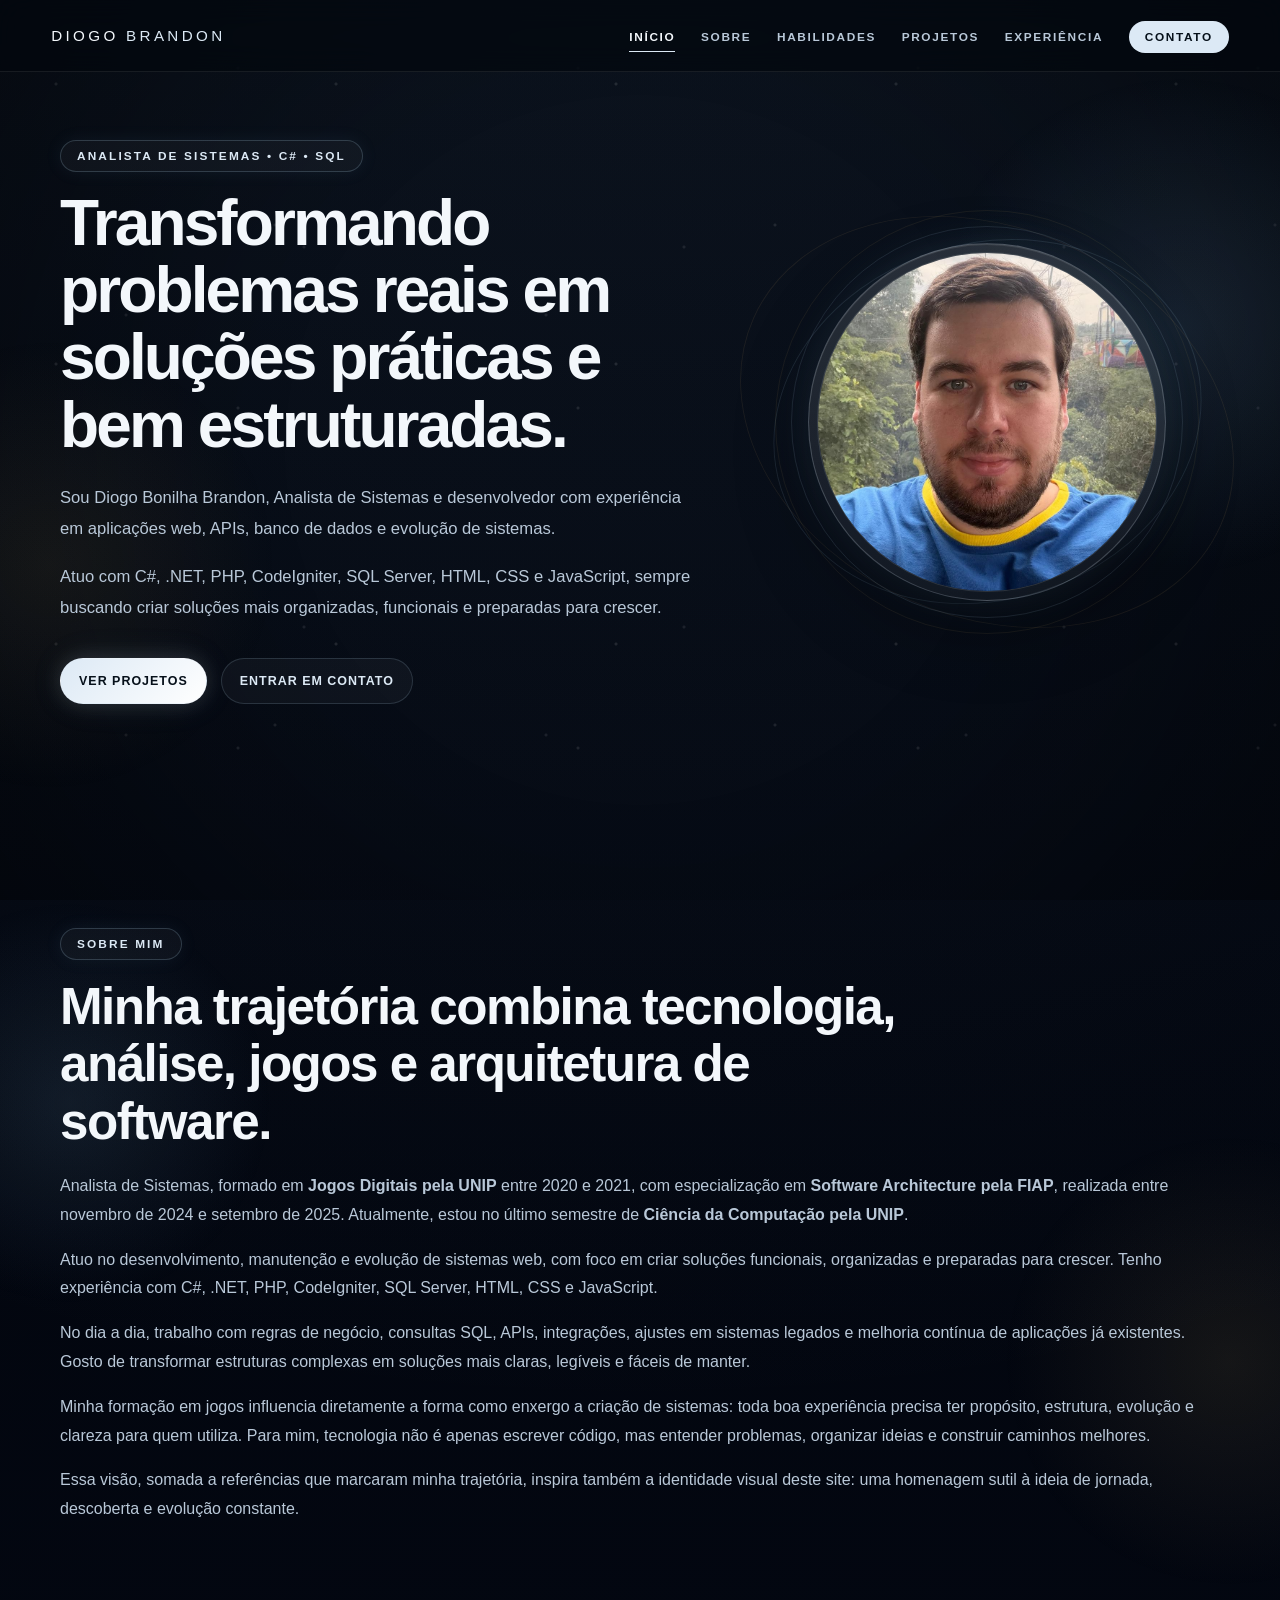
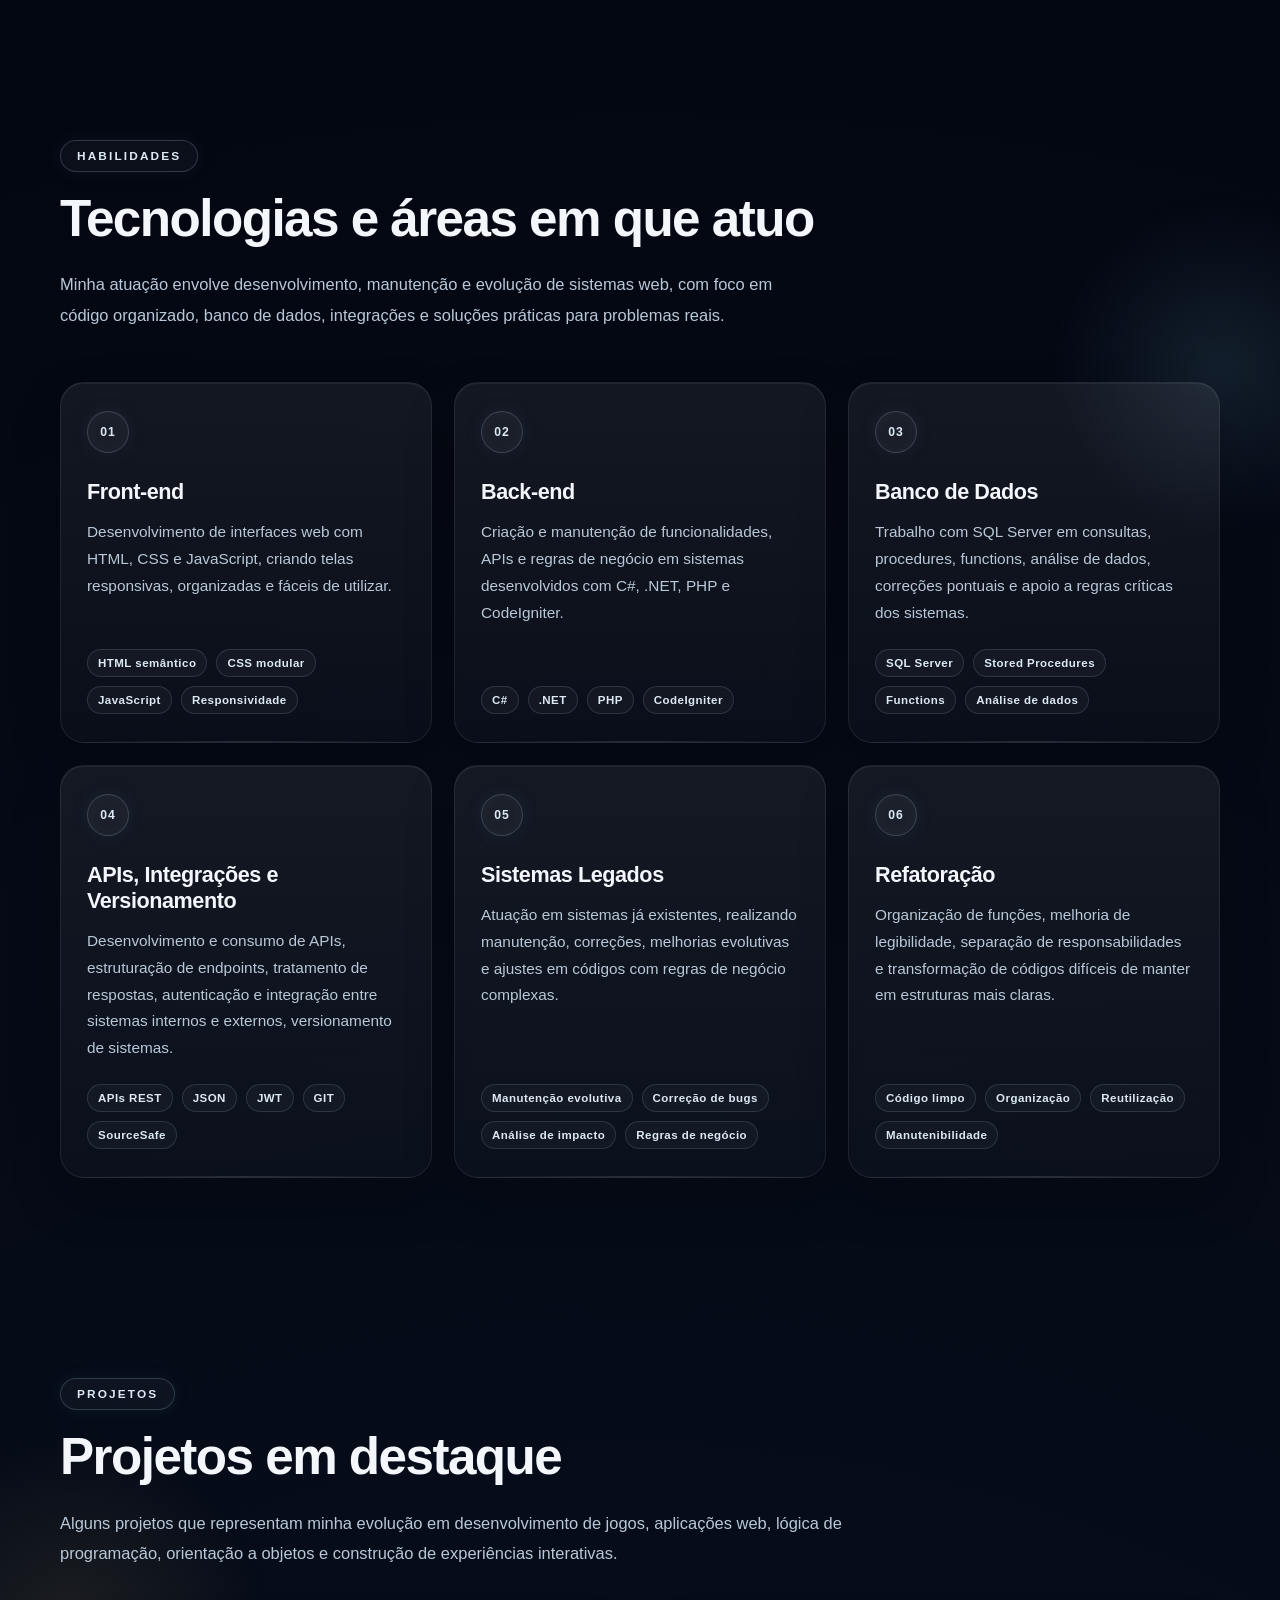
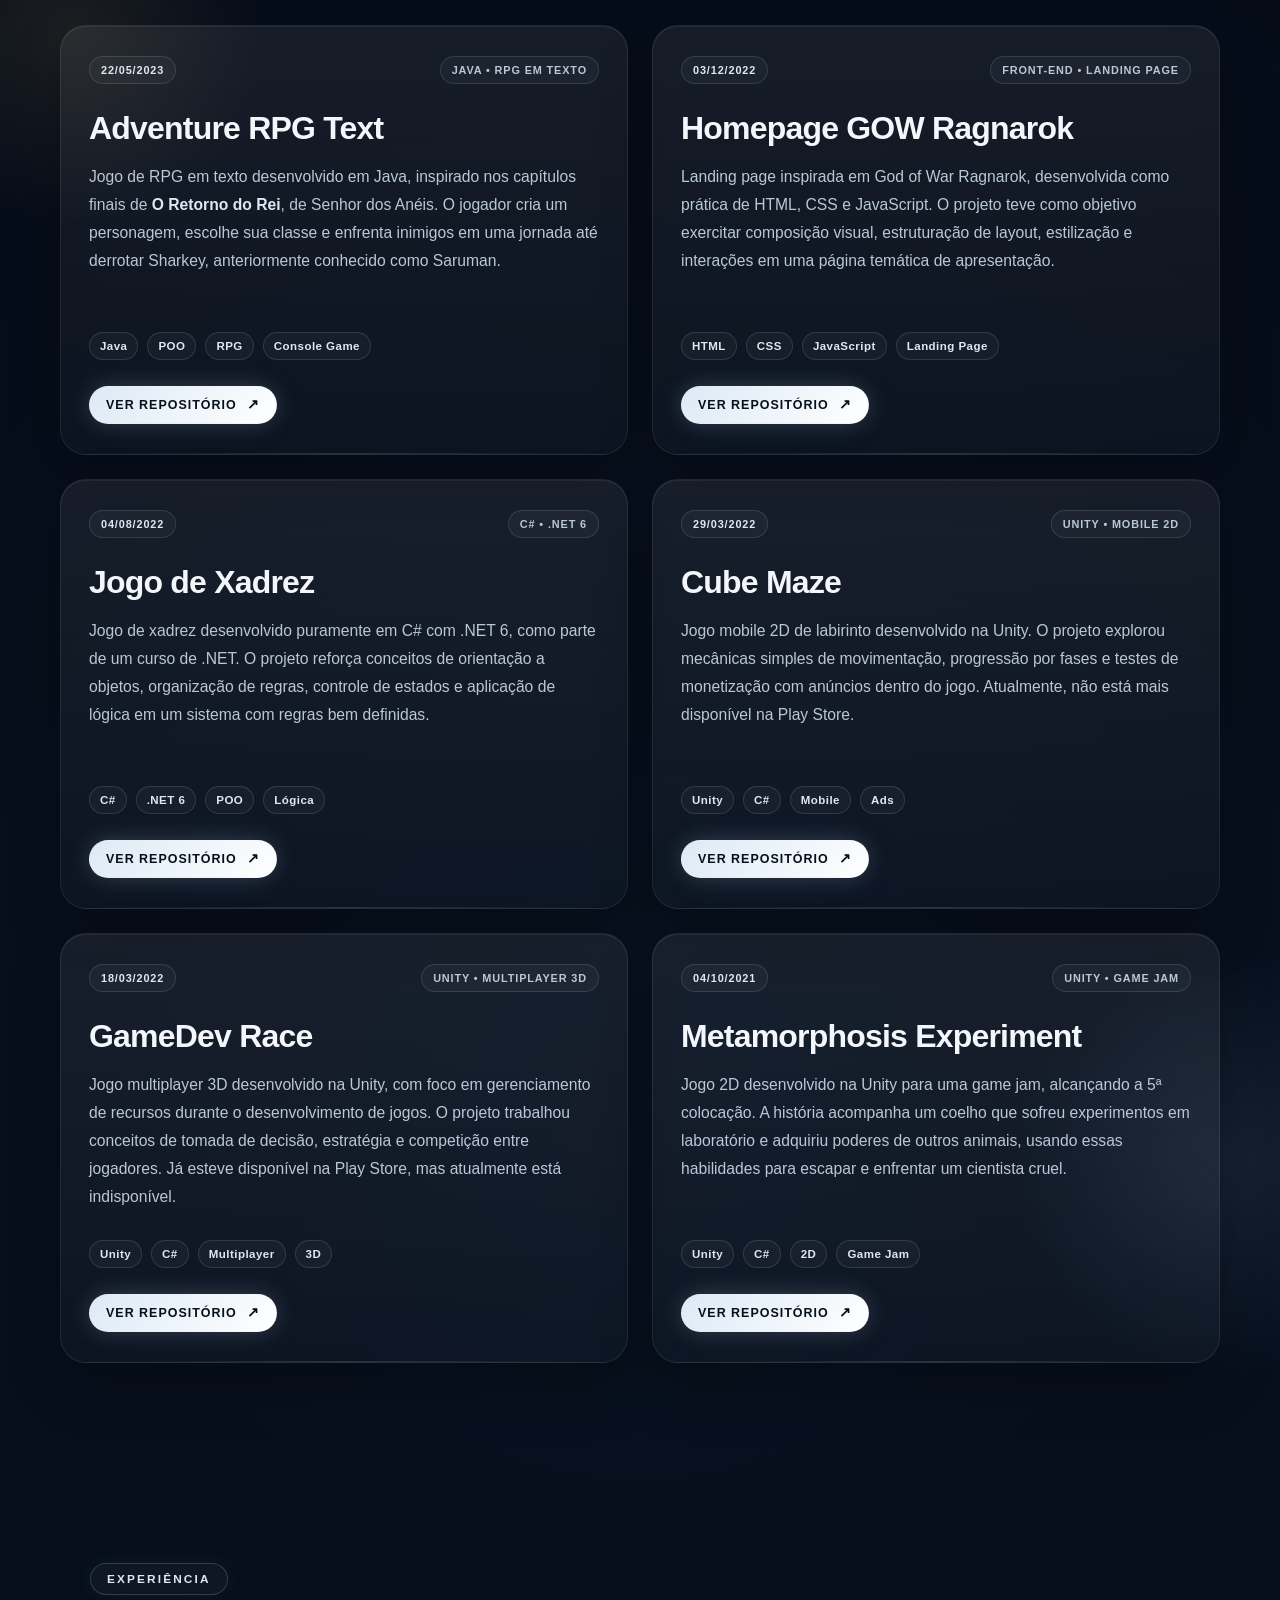
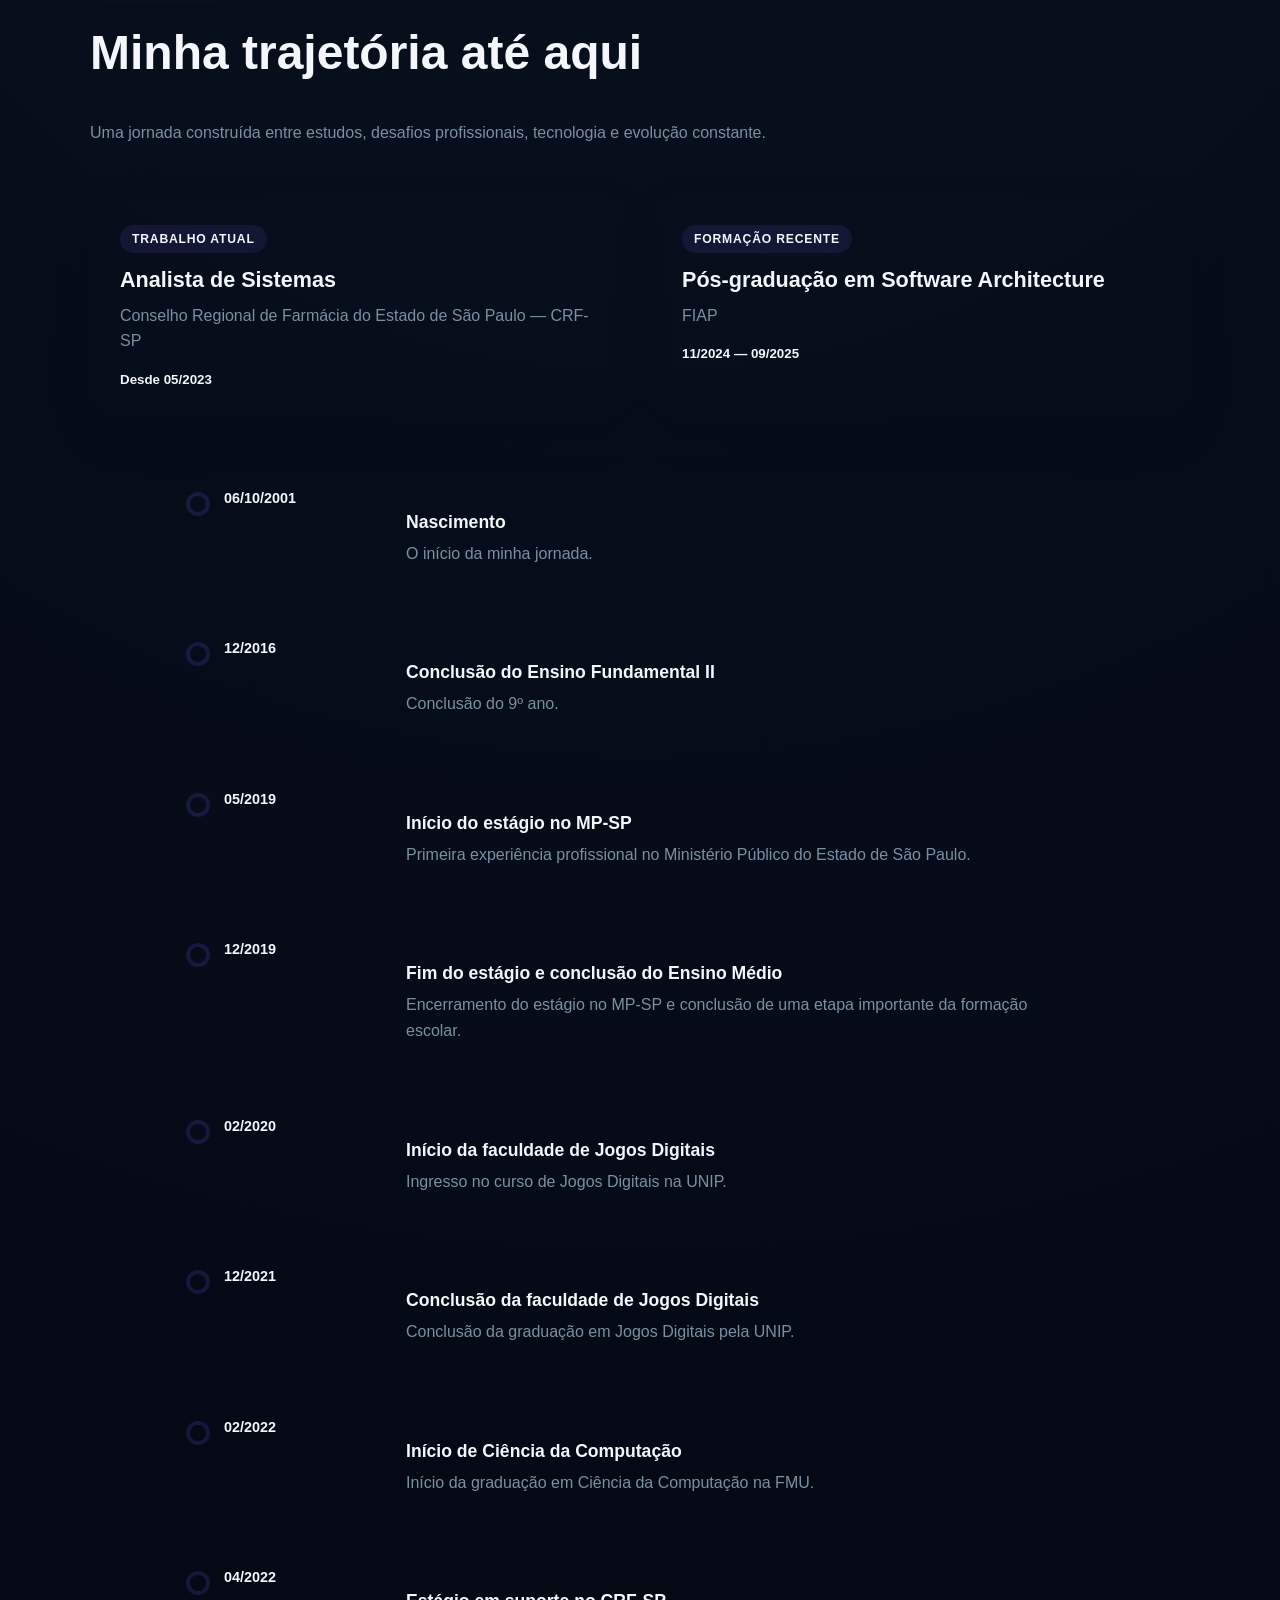
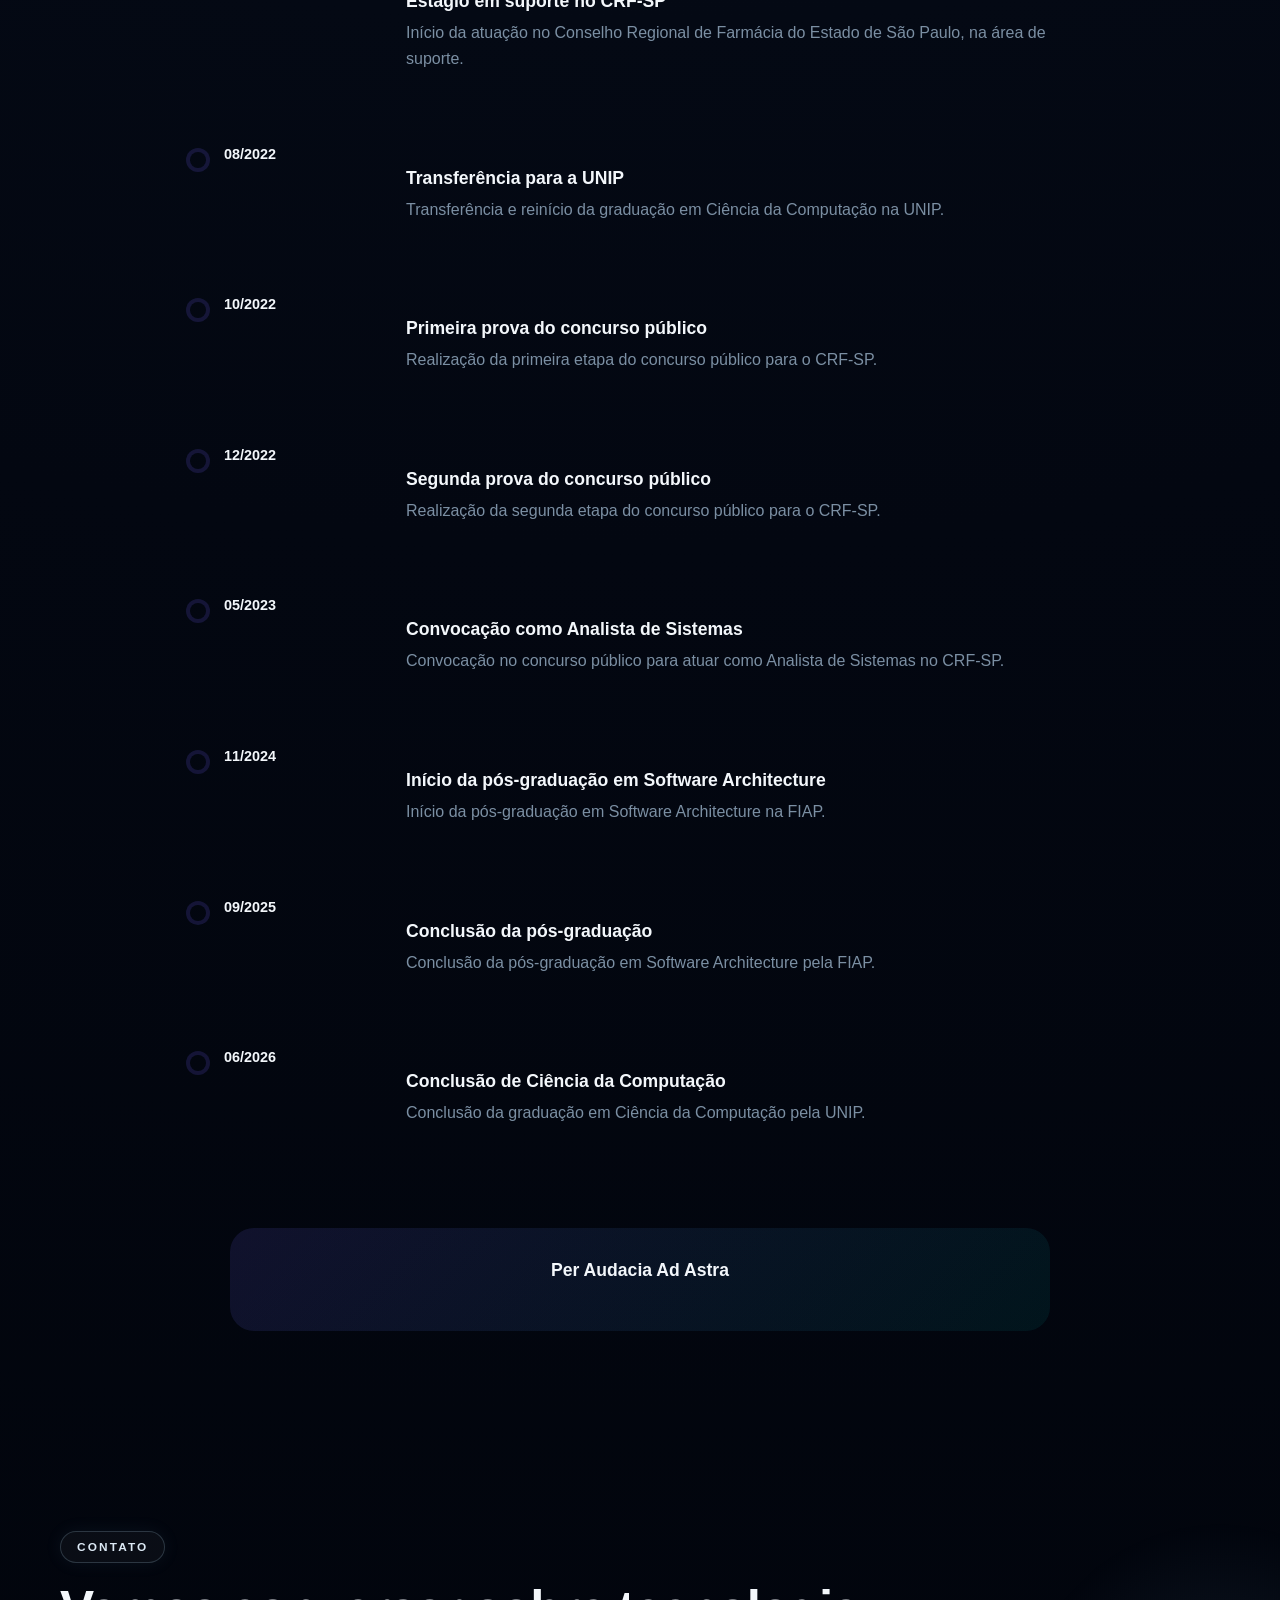
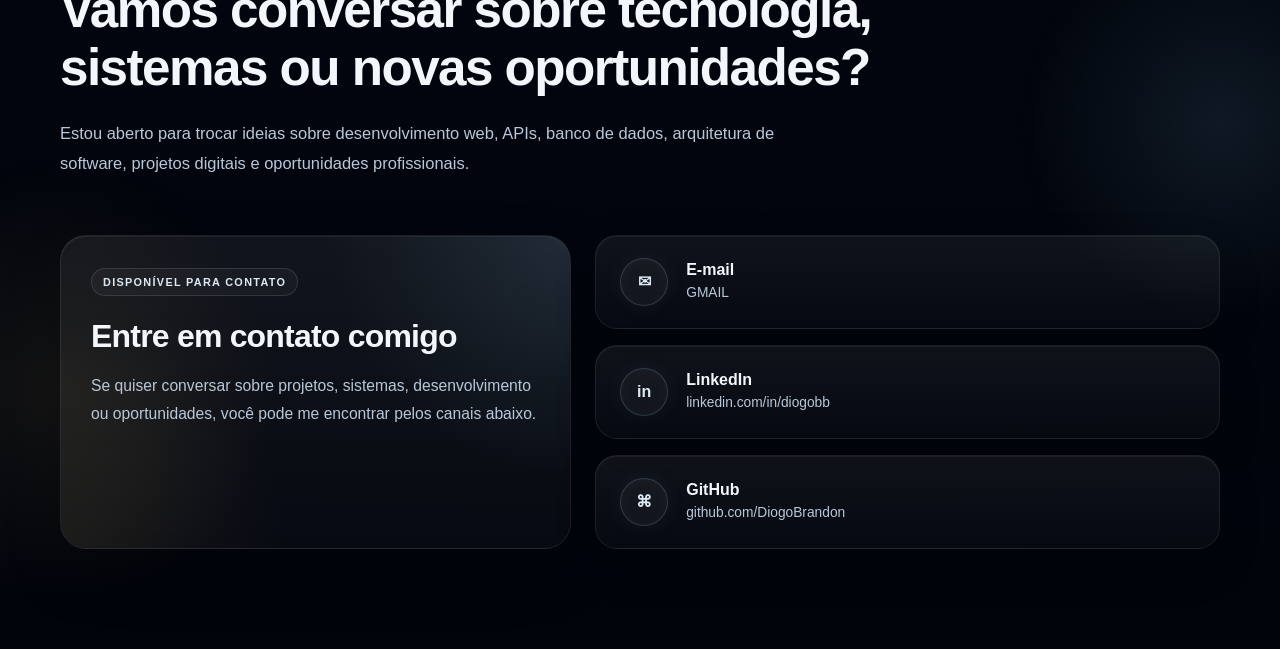
==== index.html @ 575276cc "Versao inicial do site" ====
<!DOCTYPE html>
<html lang="pt-br">

<head>
  <meta charset="UTF-8">
  <meta name="viewport" content="width=device-width, initial-scale=1.0">

  <title>Diogo Brandon | Analista de Sistemas</title>

  <link rel="stylesheet" href="assets/css/base.css">
  <link rel="stylesheet" href="assets/css/navbar.css">
  <link rel="stylesheet" href="assets/css/hero.css">
  <link rel="stylesheet" href="assets/css/sobre.css">
  <link rel="stylesheet" href="assets/css/habilidades.css">
  <link rel="stylesheet" href="assets/css/projetos.css">
  <link rel="stylesheet" href="assets/css/experiencia.css">
  <link rel="stylesheet" href="assets/css/contato.css">
  <link rel="stylesheet" href="assets/css/responsive.css">
</head>

<body>

  <div id="navbar"></div>

  <div class="space-layer" aria-hidden="true"></div>

  <main>
    <div id="hero"></div>
    <div id="sobre"></div>
    <div id="habilidades"></div>
    <div id="projetos"></div>
    <div id="experiencia"></div>
    <div id="contato"></div>
  </main>

  <script src="assets/js/main.js"></script>
</body>

</html>
---- assets/css/base.css ----
:root {
  --bg-primary: #02070d;
  --bg-secondary: #07111d;
  --bg-tertiary: #0d1d2d;
  --bg-surface: rgba(255, 255, 255, 0.04);

  --text-primary: #f3f7fb;
  --text-secondary: #b9c8d8;
  --text-muted: #7b8fa3;
  --text-dark: #06101a;

  --accent-white: #ffffff;
  --accent-ice: #dce9f5;
  --accent-blue: #79a9d1;
  --accent-blue-soft: #a5c6df;
  --accent-gold: #d8b56c;

  --border-soft: rgba(255, 255, 255, 0.08);
  --border-strong: rgba(255, 255, 255, 0.14);
  --glow-blue: rgba(121, 169, 209, 0.22);
  --glow-white: rgba(255, 255, 255, 0.16);
  --glow-gold: rgba(216, 181, 108, 0.18);

  --container-width: 1160px;
  --transition-default: 0.28s ease;
}

*,
*::before,
*::after {
  box-sizing: border-box;
}

html {
  width: 100%;
  scroll-behavior: smooth;
}

body {
  width: 100%;
  min-height: 100vh;
  margin: 0;
  overflow-x: hidden;
  isolation: isolate;
  font-family: Arial, Helvetica, sans-serif;
  color: var(--text-primary);
  background:
    radial-gradient(circle at 50% -10%, rgba(120, 170, 220, 0.14), transparent 24%),
    radial-gradient(circle at center, #081120 0%, #030711 60%, #01040b 100%);
}

body::before {
  content: "";
  position: fixed;
  inset: 0;
  z-index: -2;
  pointer-events: none;
  opacity: 0.12;
  background-image:
    radial-gradient(circle at 20% 30%, rgba(255, 255, 255, 0.9) 0 1px, transparent 2px),
    radial-gradient(circle at 70% 20%, rgba(255, 255, 255, 0.8) 0 1px, transparent 2px),
    radial-gradient(circle at 80% 65%, rgba(255, 255, 255, 0.7) 0 1px, transparent 2px),
    radial-gradient(circle at 30% 75%, rgba(255, 255, 255, 0.7) 0 1px, transparent 2px),
    radial-gradient(circle at 55% 45%, rgba(255, 255, 255, 0.8) 0 1px, transparent 2px);
  background-size: 280px 280px, 340px 340px, 380px 380px, 420px 420px, 500px 500px;
}

body::after {
  content: "";
  position: fixed;
  inset: 0;
  z-index: -1;
  pointer-events: none;
  background: radial-gradient(circle at center, transparent 45%, rgba(0, 0, 0, 0.32) 100%);
}

img,
picture,
video,
canvas,
svg {
  display: block;
  max-width: 100%;
}

a {
  color: inherit;
  text-decoration: none;
}

button,
input,
textarea,
select {
  font: inherit;
}

button {
  cursor: pointer;
}

ul,
ol {
  margin: 0;
  padding: 0;
  list-style: none;
}

main {
  width: 100%;
  overflow: hidden;
}

h1,
h2,
h3,
p {
  margin-top: 0;
}

p {
  color: var(--text-secondary);
  line-height: 1.8;
}

::selection {
  background: rgba(216, 181, 108, 0.28);
  color: #ffffff;
}

.container {
  width: min(var(--container-width), calc(100% - 48px));
  margin: 0 auto;
}

.section-padding {
  padding: 100px 0;
}

.section-tag {
  display: inline-block;
  margin-bottom: 18px;
  padding: 8px 16px;
  border: 1px solid rgba(165, 198, 223, 0.22);
  border-radius: 999px;
  background: rgba(255, 255, 255, 0.035);
  color: var(--accent-ice);
  font-size: 0.74rem;
  font-weight: 700;
  letter-spacing: 0.18em;
  text-transform: uppercase;
  box-shadow: 0 0 18px rgba(121, 169, 209, 0.08);
}

.space-layer {
  position: fixed;
  inset: 0;
  z-index: 0;
  overflow: hidden;
  pointer-events: none;
}

.site-content {
  position: relative;
  z-index: 2;
}

.card,
.timeline-card,
.formacao-card,
.experiencia-card {
  position: relative;
  z-index: 3;
}

.ship-squad {
  position: absolute;
  width: 210px;
  height: 120px;
  transform-origin: center center;
  will-change: transform;
  animation: flyAcross var(--dur) linear forwards;
}

.ship-squad-content {
  position: relative;
  width: 100%;
  height: 100%;
  opacity: var(--opacity);
  transition: opacity 0.18s ease;
}

.ship-squad.is-over-card .ship-squad-content {
  opacity: 0;
}

.ship {
  position: absolute;
  width: 160px;
  height: 18px;
}

.ship::before {
  content: "";
  position: absolute;
  right: 28px;
  top: 50%;
  width: 130px;
  height: 2px;
  transform: translateY(-50%);
  background: linear-gradient(to left,
      rgba(255, 255, 255, 0.9) 0%,
      rgba(255, 255, 255, 0.45) 40%,
      rgba(255, 255, 255, 0.15) 70%,
      rgba(255, 255, 255, 0) 100%);
  filter: blur(1px);
}

.ship::after {
  content: "";
  position: absolute;
  right: 0;
  top: 50%;
  width: 38px;
  height: 12px;
  transform: translateY(-50%);
  background: linear-gradient(90deg,
      rgba(170, 220, 255, 0.65),
      rgba(255, 255, 255, 0.95));
  clip-path: polygon(0% 18%,
      100% 50%,
      0% 82%,
      18% 50%);
  box-shadow:
    0 0 8px rgba(255, 255, 255, 0.35),
    0 0 16px rgba(120, 190, 255, 0.2);
}

.ship:nth-child(1) {
  top: 18px;
  left: 72px;
  transform: scale(0.9);
}

.ship:nth-child(2) {
  top: 52px;
  left: 14px;
  transform: scale(1);
}

.ship:nth-child(3) {
  top: 84px;
  left: 62px;
  transform: scale(0.85);
}

.ship-squad,
.ship-squad * {
  pointer-events: none;
}

@keyframes flyAcross {
  from {
    transform:
      translate(0, 0) rotate(var(--rotate)) scale(var(--scale));
  }

  to {
    transform:
      translate(var(--tx), var(--ty)) rotate(var(--rotate)) scale(var(--scale));
  }
}

@media (prefers-reduced-motion: reduce) {
  .ship-squad {
    display: none;
    animation: none !important;
  }
}
---- assets/css/navbar.css ----
.site-header {
  position: fixed;
  top: 0;
  left: 0;
  z-index: 1000;
  width: 100%;
}

.navbar {
  width: 100%;
  min-height: 72px;
  padding: 0 clamp(18px, 4vw, 64px);

  display: flex;
  align-items: center;
  justify-content: space-between;
  gap: 24px;

  background: rgba(2, 7, 13, 0.64);
  backdrop-filter: blur(14px);
  -webkit-backdrop-filter: blur(14px);

  border-bottom: 1px solid var(--border-soft);
}

.logo {
  flex-shrink: 0;

  color: var(--text-primary);
  font-size: 0.95rem;
  font-weight: 500;
  letter-spacing: 0.22em;
  text-transform: uppercase;
  white-space: nowrap;
}

.logo span {
  color: var(--accent-ice);
}

.nav-links {
  display: flex;
  align-items: center;
  justify-content: flex-end;
  gap: clamp(14px, 2vw, 26px);
  flex-wrap: wrap;
}

.nav-links a {
  position: relative;

  color: var(--text-secondary);
  font-size: 0.74rem;
  font-weight: 600;
  letter-spacing: 0.14em;
  text-transform: uppercase;
  white-space: nowrap;

  transition: color 0.25s ease;
}

.nav-links a:hover,
.nav-links a.active {
  color: var(--text-primary);
}

.nav-links a::after {
  content: "";
  position: absolute;
  left: 0;
  bottom: -8px;

  width: 0;
  height: 1px;

  background: var(--accent-ice);
  transition: width 0.25s ease;
}

.nav-links a:hover::after,
.nav-links a.active::after {
  width: 100%;
}

.nav-links .btn-contato {
  padding: 9px 16px;
  border-radius: 999px;

  color: var(--text-dark);
  background: var(--accent-ice);
}

.nav-links .btn-contato::after {
  display: none;
}

.nav-links .btn-contato:hover {
  color: var(--text-dark);
}
---- assets/css/hero.css ----
/* =========================
   HERO
========================= */

.hero {
  position: relative;
  min-height: calc(100vh - 72px);
  padding: 96px 0 80px;

  display: flex;
  align-items: center;

  overflow: hidden;
}

.hero::before {
  content: "";
  position: absolute;
  top: 8%;
  right: -160px;

  width: 520px;
  height: 520px;

  border-radius: 50%;
  background: radial-gradient(
    circle,
    rgba(121, 169, 209, 0.14),
    transparent 68%
  );

  pointer-events: none;
}

.hero::after {
  content: "";
  position: absolute;
  left: -180px;
  bottom: 4%;

  width: 460px;
  height: 460px;

  border-radius: 50%;
  background: radial-gradient(
    circle,
    rgba(216, 181, 108, 0.08),
    transparent 70%
  );

  pointer-events: none;
}

.hero-container {
  position: relative;
  z-index: 1;

  display: grid;
  grid-template-columns: minmax(0, 1.15fr) minmax(320px, 0.85fr);
  align-items: center;
  gap: 64px;
}

/* =========================
   CONTEÚDO
========================= */

.hero-content {
  max-width: 760px;
}

.hero-content h1 {
  margin: 0 0 24px;

  color: var(--text-primary);
  font-size: clamp(2.4rem, 5vw, 4.6rem);
  line-height: 1.05;
  font-weight: 700;
  letter-spacing: -0.045em;
}

.hero-content p {
  max-width: 680px;
  margin: 0 0 18px;

  color: var(--text-secondary);
  font-size: 1.04rem;
  line-height: 1.85;
}

.hero-actions {
  display: flex;
  align-items: center;
  flex-wrap: wrap;
  gap: 14px;

  margin-top: 34px;
}

/* =========================
   BOTÕES
========================= */

.btn-primary,
.btn-secondary {
  display: inline-flex;
  align-items: center;
  justify-content: center;

  min-height: 46px;
  padding: 12px 18px;

  border-radius: 999px;

  font-size: 0.78rem;
  font-weight: 800;
  letter-spacing: 0.08em;
  text-transform: uppercase;

  transition:
    transform var(--transition-default),
    box-shadow var(--transition-default),
    border-color var(--transition-default),
    background var(--transition-default),
    color var(--transition-default),
    filter var(--transition-default);
}

.btn-primary {
  color: var(--text-dark);
  background: linear-gradient(
    135deg,
    var(--accent-ice),
    #ffffff
  );

  border: 1px solid rgba(220, 233, 245, 0.24);

  box-shadow:
    0 0 22px rgba(255, 255, 255, 0.12),
    0 0 34px rgba(121, 169, 209, 0.10);
}

.btn-primary:hover {
  transform: translateY(-2px);
  filter: brightness(1.06);

  box-shadow:
    0 0 28px rgba(255, 255, 255, 0.18),
    0 0 44px rgba(121, 169, 209, 0.18);
}

.btn-secondary {
  color: var(--accent-ice);
  background: rgba(255, 255, 255, 0.035);

  border: 1px solid rgba(165, 198, 223, 0.18);
}

.btn-secondary:hover {
  transform: translateY(-2px);
  color: #ffffff;
  border-color: rgba(165, 198, 223, 0.32);
  background: rgba(255, 255, 255, 0.06);
}

/* =========================
   FOTO / VISUAL
========================= */

.hero-visual {
  position: relative;

  min-height: 460px;

  display: flex;
  align-items: center;
  justify-content: center;
}

.hero-photo-wrapper {
  position: relative;
  z-index: 3;

  width: clamp(240px, 28vw, 360px);
  aspect-ratio: 1;

  padding: 8px;

  border-radius: 50%;
  border: 1px solid rgba(220, 233, 245, 0.22);

  background:
    linear-gradient(
      180deg,
      rgba(255, 255, 255, 0.12),
      rgba(255, 255, 255, 0.035)
    );

  box-shadow:
    inset 0 1px 0 rgba(255, 255, 255, 0.10),
    0 28px 70px rgba(0, 0, 0, 0.34),
    0 0 44px rgba(121, 169, 209, 0.12);
}

.hero-photo-wrapper::before {
  content: "";
  position: absolute;
  inset: -18px;

  border-radius: 50%;
  border: 1px solid rgba(165, 198, 223, 0.12);

  pointer-events: none;
}

.hero-photo-wrapper::after {
  content: "";
  position: absolute;
  inset: -34px;

  border-radius: 50%;
  border: 1px solid rgba(216, 181, 108, 0.08);

  pointer-events: none;
}

.hero-photo {
  width: 100%;
  height: 100%;

  border-radius: 50%;
  object-fit: cover;
  object-position: center;

  border: 1px solid rgba(255, 255, 255, 0.12);
}

.hero-glow {
  position: absolute;
  z-index: 1;

  width: clamp(260px, 32vw, 420px);
  aspect-ratio: 1;

  border-radius: 50%;
  background: radial-gradient(
    circle,
    rgba(121, 169, 209, 0.22),
    rgba(121, 169, 209, 0.08) 38%,
    transparent 70%
  );

  filter: blur(10px);
}

.hero-orbit {
  position: absolute;
  z-index: 2;

  border-radius: 50%;
  border: 1px solid rgba(165, 198, 223, 0.13);

  pointer-events: none;
}

.orbit-one {
  width: clamp(300px, 34vw, 460px);
  aspect-ratio: 1;

  transform: rotate(-18deg) scaleY(0.82);
}

.orbit-two {
  width: clamp(360px, 40vw, 540px);
  aspect-ratio: 1;

  transform: rotate(24deg) scaleY(0.76);

  border-color: rgba(216, 181, 108, 0.09);
}

/* =========================
   RESPONSIVO
========================= */

@media (max-width: 980px) {
  .hero {
    min-height: auto;
    padding: 72px 0 80px;
  }

  .hero-container {
    grid-template-columns: 1fr;
    gap: 56px;
  }

  .hero-content {
    max-width: 100%;
    text-align: center;
  }

  .hero-content p {
    margin-left: auto;
    margin-right: auto;
  }

  .hero-actions {
    justify-content: center;
  }

  .hero-visual {
    min-height: 360px;
  }
}

@media (max-width: 560px) {
  .hero {
    padding: 56px 0 70px;
  }

  .hero-content h1 {
    font-size: clamp(2rem, 10vw, 2.8rem);
  }

  .hero-content p {
    font-size: 0.96rem;
    line-height: 1.78;
  }

  .hero-actions {
    width: 100%;
  }

  .btn-primary,
  .btn-secondary {
    width: 100%;
  }

  .hero-visual {
    min-height: 300px;
  }

  .hero-photo-wrapper {
    width: min(240px, 72vw);
  }

  .orbit-one {
    width: min(300px, 88vw);
  }

  .orbit-two {
    width: min(360px, 100vw);
  }
}
---- assets/css/sobre.css ----
/* =========================
   SOBRE
========================= */

.sobre {
  position: relative;
  overflow: hidden;
}

.sobre::before {
  content: "";
  position: absolute;
  top: 8%;
  left: -140px;

  width: 420px;
  height: 420px;

  border-radius: 50%;
  background: radial-gradient(
    circle,
    rgba(121, 169, 209, 0.12),
    transparent 68%
  );

  pointer-events: none;
}

.sobre::after {
  content: "";
  position: absolute;
  right: -180px;
  bottom: 6%;

  width: 460px;
  height: 460px;

  border-radius: 50%;
  background: radial-gradient(
    circle,
    rgba(216, 181, 108, 0.09),
    transparent 70%
  );

  pointer-events: none;
}

.sobre .container {
  position: relative;
  z-index: 1;
}

.sobre h2 {
  max-width: 860px;
  margin: 0 0 22px;

  color: var(--text-primary);
  font-size: clamp(2rem, 4vw, 3.2rem);
  line-height: 1.12;
  font-weight: 700;
  letter-spacing: -0.03em;
}

/* Card principal do conteúdo */
.sobre-content {
  position: relative;

  max-width: 980px;
  margin-top: 46px;
  padding: 34px 32px;

  border: 1px solid var(--border-soft);
  border-radius: 26px;

  background:
    linear-gradient(
      180deg,
      rgba(255, 255, 255, 0.065),
      rgba(255, 255, 255, 0.026)
    );

  box-shadow:
    inset 0 1px 0 rgba(255, 255, 255, 0.06),
    0 24px 55px rgba(0, 0, 0, 0.24);

  overflow: hidden;

  transition:
    transform var(--transition-default),
    border-color var(--transition-default),
    background var(--transition-default),
    box-shadow var(--transition-default);
}

.sobre-content::before {
  content: "";
  position: absolute;
  inset: 0;

  background:
    radial-gradient(
      circle at top right,
      rgba(121, 169, 209, 0.15),
      transparent 40%
    ),
    radial-gradient(
      circle at bottom left,
      rgba(216, 181, 108, 0.08),
      transparent 38%
    );

  opacity: 0;
  transition: opacity var(--transition-default);
  pointer-events: none;
}

.sobre-content::after {
  content: "";
  position: absolute;
  left: 32px;
  right: 32px;
  bottom: 0;

  height: 1px;

  background: linear-gradient(
    90deg,
    transparent,
    rgba(220, 233, 245, 0.55),
    transparent
  );

  opacity: 0.26;
}

.sobre-content:hover {
  transform: translateY(-6px);

  border-color: rgba(165, 198, 223, 0.28);

  background:
    linear-gradient(
      180deg,
      rgba(255, 255, 255, 0.085),
      rgba(255, 255, 255, 0.035)
    );

  box-shadow:
    inset 0 1px 0 rgba(255, 255, 255, 0.08),
    0 30px 70px rgba(0, 0, 0, 0.34),
    0 0 34px rgba(121, 169, 209, 0.08);
}

.sobre-content:hover::before {
  opacity: 1;
}

/* Texto */
.sobre-content p {
  position: relative;
  z-index: 1;

  max-width: 900px;
  margin: 0 0 22px;

  color: var(--text-secondary);
  font-size: 1rem;
  line-height: 1.85;
}

.sobre-content p:last-child {
  margin-bottom: 0;
}

.sobre-content strong {
  color: var(--accent-ice);
  font-weight: 700;
}

/* Lista rápida de formação/atuação */
.sobre-highlights {
  position: relative;
  z-index: 1;

  display: grid;
  grid-template-columns: repeat(3, minmax(0, 1fr));
  gap: 14px;

  margin: 0 0 30px;
}

.sobre-highlight {
  padding: 18px 18px;

  border: 1px solid rgba(165, 198, 223, 0.16);
  border-radius: 18px;

  background: rgba(255, 255, 255, 0.035);

  transition:
    border-color var(--transition-default),
    background var(--transition-default),
    transform var(--transition-default);
}

.sobre-highlight:hover {
  transform: translateY(-3px);
  border-color: rgba(165, 198, 223, 0.28);
  background: rgba(255, 255, 255, 0.055);
}

.sobre-highlight span {
  display: block;
  margin-bottom: 8px;

  color: var(--accent-ice);
  font-size: 0.68rem;
  font-weight: 800;
  letter-spacing: 0.12em;
  text-transform: uppercase;
}

.sobre-highlight strong {
  display: block;

  color: var(--text-primary);
  font-size: 0.95rem;
  line-height: 1.45;
}

/* =========================
   RESPONSIVO
========================= */

@media (max-width: 980px) {
  .sobre-content {
    max-width: 100%;
  }

  .sobre-highlights {
    grid-template-columns: 1fr;
  }
}

@media (max-width: 680px) {
  .sobre h2 {
    font-size: clamp(1.9rem, 9vw, 2.5rem);
  }

  .sobre-content {
    margin-top: 36px;
    padding: 24px 22px;
    border-radius: 22px;
  }

  .sobre-content::after {
    left: 22px;
    right: 22px;
  }

  .sobre-content p {
    font-size: 0.95rem;
    line-height: 1.78;
  }

  .sobre-highlight {
    padding: 16px;
    border-radius: 16px;
  }
}
---- assets/css/habilidades.css ----
/* =========================
   HABILIDADES
========================= */

.habilidades {
  position: relative;
  overflow: hidden;
}

.habilidades::before {
  content: "";
  position: absolute;
  top: 12%;
  right: -120px;

  width: 360px;
  height: 360px;

  border-radius: 50%;
  background: radial-gradient(
    circle,
    rgba(121, 169, 209, 0.14),
    transparent 68%
  );

  pointer-events: none;
}

.habilidades .container {
  position: relative;
  z-index: 1;
}

.habilidades h2 {
  max-width: 760px;
  margin: 0 0 22px;

  color: var(--text-primary);
  font-size: clamp(2rem, 4vw, 3.2rem);
  line-height: 1.12;
  font-weight: 700;
  letter-spacing: -0.03em;
}

.section-description {
  max-width: 760px;
  margin: 0 0 52px;

  color: var(--text-secondary);
  font-size: 1.03rem;
  line-height: 1.85;
}

/* Grid dos cards */
.cards-grid {
  display: grid;
  grid-template-columns: repeat(3, minmax(0, 1fr));
  gap: 22px;
}

/* Card */
.info-card {
  position: relative;
  min-height: 330px;
  padding: 28px 26px;

  display: flex;
  flex-direction: column;

  border: 1px solid var(--border-soft);
  border-radius: 24px;

  background:
    linear-gradient(
      180deg,
      rgba(255, 255, 255, 0.065),
      rgba(255, 255, 255, 0.025)
    );

  box-shadow:
    inset 0 1px 0 rgba(255, 255, 255, 0.06),
    0 22px 50px rgba(0, 0, 0, 0.22);

  overflow: hidden;

  transition:
    transform var(--transition-default),
    border-color var(--transition-default),
    background var(--transition-default),
    box-shadow var(--transition-default);
}

.info-card::before {
  content: "";
  position: absolute;
  inset: 0;

  background:
    radial-gradient(
      circle at top right,
      rgba(121, 169, 209, 0.16),
      transparent 38%
    );

  opacity: 0;
  transition: opacity var(--transition-default);
  pointer-events: none;
}

.info-card::after {
  content: "";
  position: absolute;
  left: 26px;
  right: 26px;
  bottom: 0;

  height: 1px;

  background: linear-gradient(
    90deg,
    transparent,
    rgba(220, 233, 245, 0.55),
    transparent
  );

  opacity: 0.26;
}

.info-card:hover {
  transform: translateY(-6px);
  border-color: rgba(165, 198, 223, 0.28);

  background:
    linear-gradient(
      180deg,
      rgba(255, 255, 255, 0.085),
      rgba(255, 255, 255, 0.035)
    );

  box-shadow:
    inset 0 1px 0 rgba(255, 255, 255, 0.08),
    0 28px 65px rgba(0, 0, 0, 0.32),
    0 0 34px rgba(121, 169, 209, 0.08);
}

.info-card:hover::before {
  opacity: 1;
}

/* Número do card */
.card-number {
  display: inline-flex;
  align-items: center;
  justify-content: center;

  width: 42px;
  height: 42px;
  margin-bottom: 26px;

  border-radius: 50%;
  border: 1px solid rgba(165, 198, 223, 0.24);

  color: var(--accent-ice);
  background: rgba(255, 255, 255, 0.035);

  font-size: 0.76rem;
  font-weight: 700;
  letter-spacing: 0.08em;

  box-shadow:
    inset 0 0 18px rgba(255, 255, 255, 0.025),
    0 0 20px rgba(121, 169, 209, 0.08);
}

/* Conteúdo do card */
.info-card h3 {
  margin: 0 0 14px;

  color: var(--text-primary);
  font-size: 1.35rem;
  font-weight: 700;
  letter-spacing: -0.02em;
}

.info-card p {
  margin: 0 0 22px;

  color: var(--text-secondary);
  font-size: 0.96rem;
  line-height: 1.75;
}

/* Lista de habilidades */
.skill-list {
  display: flex;
  flex-wrap: wrap;
  gap: 9px;

  margin-top: auto;
}

.skill-list li {
  padding: 7px 10px;

  border-radius: 999px;
  border: 1px solid rgba(165, 198, 223, 0.16);

  color: var(--accent-ice);
  background: rgba(255, 255, 255, 0.035);

  font-size: 0.72rem;
  font-weight: 600;
  letter-spacing: 0.04em;

  transition:
    border-color var(--transition-default),
    background var(--transition-default),
    color var(--transition-default);
}

.info-card:hover .skill-list li {
  border-color: rgba(165, 198, 223, 0.26);
  background: rgba(255, 255, 255, 0.055);
  color: #ffffff;
}

/* =========================
   RESPONSIVO
========================= */

@media (max-width: 1024px) {
  .cards-grid {
    grid-template-columns: repeat(2, minmax(0, 1fr));
  }

  .info-card {
    min-height: 310px;
  }
}

@media (max-width: 680px) {
  .habilidades h2 {
    font-size: clamp(1.9rem, 9vw, 2.5rem);
  }

  .section-description {
    margin-bottom: 36px;
    font-size: 0.98rem;
  }

  .cards-grid {
    grid-template-columns: 1fr;
    gap: 18px;
  }

  .info-card {
    min-height: auto;
    padding: 24px 22px;
    border-radius: 20px;
  }

  .card-number {
    width: 38px;
    height: 38px;
    margin-bottom: 22px;
  }

  .info-card h3 {
    font-size: 1.25rem;
  }

  .info-card p {
    font-size: 0.94rem;
  }
}
---- assets/css/projetos.css ----
/* =========================
   PROJETOS
========================= */

.projetos {
  position: relative;
  overflow: hidden;
}

.projetos::before {
  content: "";
  position: absolute;
  top: 8%;
  left: -140px;

  width: 420px;
  height: 420px;

  border-radius: 50%;
  background: radial-gradient(
    circle,
    rgba(216, 181, 108, 0.11),
    transparent 68%
  );

  pointer-events: none;
}

.projetos::after {
  content: "";
  position: absolute;
  right: -180px;
  bottom: 4%;

  width: 460px;
  height: 460px;

  border-radius: 50%;
  background: radial-gradient(
    circle,
    rgba(121, 169, 209, 0.12),
    transparent 70%
  );

  pointer-events: none;
}

.projetos .container {
  position: relative;
  z-index: 1;
}

.projetos h2 {
  max-width: 780px;
  margin: 0 0 22px;

  color: var(--text-primary);
  font-size: clamp(2rem, 4vw, 3.2rem);
  line-height: 1.12;
  font-weight: 700;
  letter-spacing: -0.03em;
}

.projetos .section-description {
  max-width: 800px;
  margin: 0 0 56px;

  color: var(--text-secondary);
  font-size: 1.03rem;
  line-height: 1.85;
}

/* Grid */
.projetos-grid {
  display: grid;
  grid-template-columns: repeat(2, minmax(0, 1fr));
  gap: 24px;
}

/* Card */
.projeto-card {
  position: relative;

  min-height: 430px;
  padding: 30px 28px;

  display: flex;
  flex-direction: column;

  border: 1px solid var(--border-soft);
  border-radius: 26px;

  background:
    linear-gradient(
      180deg,
      rgba(255, 255, 255, 0.065),
      rgba(255, 255, 255, 0.026)
    );

  box-shadow:
    inset 0 1px 0 rgba(255, 255, 255, 0.06),
    0 24px 55px rgba(0, 0, 0, 0.24);

  overflow: hidden;

  transition:
    transform var(--transition-default),
    border-color var(--transition-default),
    background var(--transition-default),
    box-shadow var(--transition-default);
}

.projeto-card::before {
  content: "";
  position: absolute;
  inset: 0;

  background:
    radial-gradient(
      circle at top right,
      rgba(121, 169, 209, 0.15),
      transparent 40%
    ),
    radial-gradient(
      circle at bottom left,
      rgba(216, 181, 108, 0.08),
      transparent 38%
    );

  opacity: 0;
  transition: opacity var(--transition-default);
  pointer-events: none;
}

.projeto-card::after {
  content: "";
  position: absolute;
  left: 28px;
  right: 28px;
  bottom: 0;

  height: 1px;

  background: linear-gradient(
    90deg,
    transparent,
    rgba(220, 233, 245, 0.55),
    transparent
  );

  opacity: 0.26;
}

.projeto-card:hover {
  transform: translateY(-6px);

  border-color: rgba(165, 198, 223, 0.28);

  background:
    linear-gradient(
      180deg,
      rgba(255, 255, 255, 0.085),
      rgba(255, 255, 255, 0.035)
    );

  box-shadow:
    inset 0 1px 0 rgba(255, 255, 255, 0.08),
    0 30px 70px rgba(0, 0, 0, 0.34),
    0 0 34px rgba(121, 169, 209, 0.08);
}

.projeto-card:hover::before {
  opacity: 1;
}

/* Header do card */
.projeto-header {
  position: relative;
  z-index: 1;

  display: flex;
  align-items: flex-start;
  justify-content: space-between;
  gap: 14px;

  margin-bottom: 26px;
}

.projeto-data,
.projeto-categoria {
  display: inline-flex;
  align-items: center;

  padding: 7px 11px;

  border-radius: 999px;
  border: 1px solid rgba(165, 198, 223, 0.16);

  background: rgba(255, 255, 255, 0.035);
  color: var(--accent-ice);

  font-size: 0.68rem;
  font-weight: 700;
  letter-spacing: 0.08em;
  text-transform: uppercase;

  white-space: nowrap;
}

.projeto-categoria {
  color: var(--text-secondary);
}

/* Conteúdo */
.projeto-card h3 {
  position: relative;
  z-index: 1;

  margin: 0 0 16px;

  color: var(--text-primary);
  font-size: clamp(1.45rem, 3vw, 2rem);
  line-height: 1.18;
  font-weight: 700;
  letter-spacing: -0.025em;
}

.projeto-card p {
  position: relative;
  z-index: 1;

  margin: 0 0 24px;

  color: var(--text-secondary);
  font-size: 0.98rem;
  line-height: 1.78;
}

.projeto-card strong {
  color: var(--accent-ice);
  font-weight: 700;
}

/* Tecnologias */
.projeto-techs {
  position: relative;
  z-index: 1;

  display: flex;
  flex-wrap: wrap;
  gap: 9px;

  margin-top: auto;
  margin-bottom: 26px;
}

.projeto-techs li {
  padding: 7px 10px;

  border-radius: 999px;
  border: 1px solid rgba(165, 198, 223, 0.16);

  color: var(--accent-ice);
  background: rgba(255, 255, 255, 0.035);

  font-size: 0.72rem;
  font-weight: 600;
  letter-spacing: 0.04em;

  transition:
    border-color var(--transition-default),
    background var(--transition-default),
    color var(--transition-default);
}

.projeto-card:hover .projeto-techs li {
  border-color: rgba(165, 198, 223, 0.26);
  background: rgba(255, 255, 255, 0.055);
  color: #ffffff;
}

/* Link */
.projeto-link {
  position: relative;
  z-index: 1;

  width: fit-content;

  display: inline-flex;
  align-items: center;
  gap: 10px;

  padding: 11px 16px;

  border-radius: 999px;
  border: 1px solid rgba(220, 233, 245, 0.24);

  color: var(--text-dark);
  background: linear-gradient(
    135deg,
    var(--accent-ice),
    #ffffff
  );

  font-size: 0.78rem;
  font-weight: 800;
  letter-spacing: 0.08em;
  text-transform: uppercase;

  box-shadow:
    0 0 22px rgba(255, 255, 255, 0.12),
    0 0 34px rgba(121, 169, 209, 0.10);

  transition:
    transform var(--transition-default),
    box-shadow var(--transition-default),
    filter var(--transition-default);
}

.projeto-link::after {
  content: "↗";
  font-size: 0.85rem;
  line-height: 1;
}

.projeto-link:hover {
  transform: translateY(-2px);
  filter: brightness(1.06);

  box-shadow:
    0 0 28px rgba(255, 255, 255, 0.18),
    0 0 44px rgba(121, 169, 209, 0.18);
}

/* =========================
   RESPONSIVO
========================= */

@media (max-width: 980px) {
  .projetos-grid {
    grid-template-columns: 1fr;
  }

  .projeto-card {
    min-height: auto;
  }
}

@media (max-width: 620px) {
  .projetos h2 {
    font-size: clamp(1.9rem, 9vw, 2.5rem);
  }

  .projetos .section-description {
    margin-bottom: 38px;
    font-size: 0.98rem;
  }

  .projeto-card {
    padding: 24px 22px;
    border-radius: 22px;
  }

  .projeto-header {
    flex-direction: column;
    align-items: flex-start;
    gap: 10px;
    margin-bottom: 22px;
  }

  .projeto-data,
  .projeto-categoria {
    white-space: normal;
    line-height: 1.4;
  }

  .projeto-card h3 {
    font-size: 1.45rem;
  }

  .projeto-card p {
    font-size: 0.94rem;
  }

  .projeto-link {
    width: 100%;
    justify-content: center;
    text-align: center;
  }
}
---- assets/css/experiencia.css ----
.experiencia {
    background: var(--bg-color);
}

.experiencia .container {
    max-width: 1100px;
}

.experiencia h2 {
    margin-top: 12px;
    font-size: clamp(2rem, 4vw, 3rem);
    color: var(--text-color);
}

.experiencia-intro {
    max-width: 720px;
    margin-top: 16px;
    color: var(--text-muted);
    line-height: 1.7;
}

.experiencia-destaques {
    display: grid;
    grid-template-columns: repeat(2, 1fr);
    gap: 24px;
    margin-top: 48px;
    margin-bottom: 64px;
}

.destaque-card {
    padding: 28px;
    border-radius: 24px;
    background: var(--card-bg);
    border: 1px solid var(--border-color);
    box-shadow: 0 20px 45px rgba(0, 0, 0, 0.08);
    transition: transform 0.3s ease, border-color 0.3s ease;
}

.destaque-card:hover {
    transform: translateY(-6px);
    border-color: var(--primary-color);
}

.destaque-atual {
    background: linear-gradient(135deg,
            rgba(108, 92, 231, 0.16),
            rgba(0, 206, 201, 0.08));
}

.destaque-label {
    display: inline-block;
    margin-bottom: 14px;
    font-size: 0.8rem;
    font-weight: 700;
    text-transform: uppercase;
    letter-spacing: 1px;
    color: var(--primary-color);
}

.destaque-card h3 {
    margin-bottom: 10px;
    font-size: 1.35rem;
    color: var(--text-color);
}

.destaque-card p {
    margin-bottom: 16px;
    color: var(--text-muted);
    line-height: 1.6;
}

.destaque-card small {
    color: var(--text-color);
    font-weight: 600;
}

.timeline {
    position: relative;
    max-width: 900px;
    margin: 0 auto;
    padding-left: 34px;
}

.timeline::before {
    content: "";
    position: absolute;
    top: 0;
    left: 7px;
    width: 2px;
    height: 100%;
    background: linear-gradient(to bottom,
            var(--primary-color),
            rgba(108, 92, 231, 0.15));
}

.timeline-item {
    position: relative;
    display: grid;
    grid-template-columns: 130px 1fr;
    gap: 28px;
    margin-bottom: 36px;
}

.timeline-item::before {
    content: "";
    position: absolute;
    left: -34px;
    top: 6px;
    width: 16px;
    height: 16px;
    border-radius: 50%;
    background: var(--primary-color);
    border: 4px solid var(--bg-color);
    box-shadow: 0 0 0 4px rgba(108, 92, 231, 0.18);
}

.timeline-date {
    font-size: 0.9rem;
    font-weight: 700;
    color: var(--primary-color);
    white-space: nowrap;
}

.timeline-content {
    padding: 22px 24px;
    border-radius: 20px;
    background: var(--card-bg);
    border: 1px solid var(--border-color);
    transition: transform 0.3s ease, border-color 0.3s ease;
}

.timeline-content:hover {
    transform: translateX(6px);
    border-color: var(--primary-color);
}

.timeline-content h3 {
    margin-bottom: 8px;
    font-size: 1.1rem;
    color: var(--text-color);
}

.timeline-content p {
    color: var(--text-muted);
    line-height: 1.6;
}

.experiencia-frase {
    max-width: 820px;
    margin: 64px auto 0;
    padding: 28px;
    border-radius: 24px;
    text-align: center;
    background: linear-gradient(135deg,
            rgba(108, 92, 231, 0.14),
            rgba(0, 206, 201, 0.08));
    border: 1px solid var(--border-color);
}

.experiencia-frase p {
    color: var(--text-color);
    font-size: 1.1rem;
    line-height: 1.7;
    font-weight: 500;
}

.experiencia {
    background:
        radial-gradient(circle at top left, rgba(108, 92, 231, 0.10), transparent 32%),
        radial-gradient(circle at bottom right, rgba(0, 206, 201, 0.08), transparent 30%),
        var(--bg-color);
}

.experiencia-destaques {
    display: grid;
    grid-template-columns: repeat(2, 1fr);
    gap: 24px;
    margin-top: 48px;
    margin-bottom: 72px;
}

.destaque-card {
    position: relative;
    overflow: hidden;
    padding: 30px;
    border-radius: 26px;
    background: var(--card-bg);
    border: 1px solid var(--border-color);
    box-shadow: 0 18px 45px rgba(0, 0, 0, 0.10);
    transition: transform 0.3s ease, border-color 0.3s ease, box-shadow 0.3s ease;
}

.destaque-card::before {
    content: "";
    position: absolute;
    inset: 0;
    background: linear-gradient(135deg,
            rgba(108, 92, 231, 0.12),
            transparent 55%);
    opacity: 0;
    transition: opacity 0.3s ease;
}

.destaque-card:hover {
    transform: translateY(-6px);
    border-color: var(--primary-color);
    box-shadow: 0 24px 60px rgba(0, 0, 0, 0.16);
}

.destaque-card:hover::before {
    opacity: 1;
}

.destaque-card>* {
    position: relative;
    z-index: 1;
}

.destaque-atual {
    background:
        linear-gradient(135deg, rgba(108, 92, 231, 0.22), rgba(0, 206, 201, 0.10)),
        var(--card-bg);
    border-color: rgba(108, 92, 231, 0.35);
}

.destaque-formacao {
    background:
        linear-gradient(135deg, rgba(255, 184, 108, 0.16), rgba(108, 92, 231, 0.10)),
        var(--card-bg);
    border-color: rgba(255, 184, 108, 0.38);
}

.destaque-label {
    display: inline-flex;
    align-items: center;
    gap: 8px;
    margin-bottom: 14px;
    padding: 7px 12px;
    border-radius: 999px;
    background: rgba(108, 92, 231, 0.12);
    color: var(--primary-color);
    font-size: 0.76rem;
    font-weight: 800;
    text-transform: uppercase;
    letter-spacing: 0.8px;
}

.destaque-formacao .destaque-label {
    background: rgba(255, 184, 108, 0.16);
    color: #d97706;
}

/* Responsivo */
@media (max-width: 768px) {
    .experiencia-destaques {
        grid-template-columns: 1fr;
        margin-top: 36px;
        margin-bottom: 48px;
    }

    .timeline {
        padding-left: 28px;
    }

    .timeline-item {
        grid-template-columns: 1fr;
        gap: 10px;
        margin-bottom: 28px;
    }

    .timeline-date {
        font-size: 0.85rem;
    }

    .timeline-content {
        padding: 20px;
    }

    .timeline-content:hover {
        transform: none;
    }
}
---- assets/css/contato.css ----
.contato {
  position: relative;
  overflow: hidden;
}

.contato::before {
  content: "";
  position: absolute;
  top: 10%;
  right: -150px;

  width: 420px;
  height: 420px;

  border-radius: 50%;
  background: radial-gradient(
    circle,
    rgba(121, 169, 209, 0.12),
    transparent 68%
  );

  pointer-events: none;
}

.contato::after {
  content: "";
  position: absolute;
  left: -170px;
  bottom: 4%;

  width: 460px;
  height: 460px;

  border-radius: 50%;
  background: radial-gradient(
    circle,
    rgba(216, 181, 108, 0.09),
    transparent 70%
  );

  pointer-events: none;
}

.contato-container {
  position: relative;
  z-index: 1;
}

.contato h2 {
  max-width: 820px;
  margin: 0 0 22px;

  color: var(--text-primary);
  font-size: clamp(2rem, 4vw, 3.2rem);
  line-height: 1.12;
  font-weight: 700;
  letter-spacing: -0.03em;
}

.contato .section-description {
  max-width: 780px;
  margin: 0 0 56px;

  color: var(--text-secondary);
  font-size: 1.03rem;
  line-height: 1.85;
}

/* Layout */
.contato-content {
  display: grid;
  grid-template-columns: minmax(0, 0.9fr) minmax(320px, 1.1fr);
  gap: 24px;
  align-items: stretch;
}

/* Card principal */
.contato-card {
  position: relative;
  padding: 32px 30px;

  border: 1px solid var(--border-soft);
  border-radius: 26px;

  background:
    linear-gradient(
      180deg,
      rgba(255, 255, 255, 0.065),
      rgba(255, 255, 255, 0.026)
    );

  box-shadow:
    inset 0 1px 0 rgba(255, 255, 255, 0.06),
    0 24px 55px rgba(0, 0, 0, 0.24);

  overflow: hidden;
}

.contato-card::before {
  content: "";
  position: absolute;
  inset: 0;

  background:
    radial-gradient(
      circle at top right,
      rgba(121, 169, 209, 0.15),
      transparent 40%
    ),
    radial-gradient(
      circle at bottom left,
      rgba(216, 181, 108, 0.08),
      transparent 38%
    );

  pointer-events: none;
}

.contato-label {
  position: relative;
  z-index: 1;

  display: inline-block;
  margin-bottom: 22px;
  padding: 7px 11px;

  border-radius: 999px;
  border: 1px solid rgba(165, 198, 223, 0.16);

  background: rgba(255, 255, 255, 0.035);
  color: var(--accent-ice);

  font-size: 0.68rem;
  font-weight: 800;
  letter-spacing: 0.12em;
  text-transform: uppercase;
}

.contato-card h3 {
  position: relative;
  z-index: 1;

  margin: 0 0 16px;

  color: var(--text-primary);
  font-size: clamp(1.45rem, 3vw, 2rem);
  line-height: 1.18;
  font-weight: 700;
  letter-spacing: -0.025em;
}

.contato-card p {
  position: relative;
  z-index: 1;

  margin: 0;
  color: var(--text-secondary);
  font-size: 0.98rem;
  line-height: 1.78;
}

/* Links */
.contato-links {
  display: grid;
  gap: 16px;
}

.contato-link {
  position: relative;

  display: flex;
  align-items: center;
  gap: 18px;

  padding: 22px 24px;

  border: 1px solid var(--border-soft);
  border-radius: 22px;

  background:
    linear-gradient(
      180deg,
      rgba(255, 255, 255, 0.058),
      rgba(255, 255, 255, 0.024)
    );

  box-shadow:
    inset 0 1px 0 rgba(255, 255, 255, 0.05),
    0 18px 42px rgba(0, 0, 0, 0.20);

  overflow: hidden;

  transition:
    transform var(--transition-default),
    border-color var(--transition-default),
    background var(--transition-default),
    box-shadow var(--transition-default);
}

.contato-link::before {
  content: "";
  position: absolute;
  inset: 0;

  background:
    radial-gradient(
      circle at top right,
      rgba(121, 169, 209, 0.14),
      transparent 42%
    );

  opacity: 0;
  transition: opacity var(--transition-default);
  pointer-events: none;
}

.contato-link:hover {
  transform: translateY(-4px);

  border-color: rgba(165, 198, 223, 0.28);

  background:
    linear-gradient(
      180deg,
      rgba(255, 255, 255, 0.08),
      rgba(255, 255, 255, 0.034)
    );

  box-shadow:
    inset 0 1px 0 rgba(255, 255, 255, 0.08),
    0 26px 60px rgba(0, 0, 0, 0.30),
    0 0 30px rgba(121, 169, 209, 0.08);
}

.contato-link:hover::before {
  opacity: 1;
}

.contato-icon {
  position: relative;
  z-index: 1;

  flex: 0 0 48px;
  width: 48px;
  height: 48px;

  display: grid;
  place-items: center;

  border-radius: 50%;
  border: 1px solid rgba(165, 198, 223, 0.20);

  color: var(--accent-ice);
  background: rgba(255, 255, 255, 0.04);

  font-size: 1rem;
  font-weight: 800;

  box-shadow:
    inset 0 0 18px rgba(255, 255, 255, 0.025),
    0 0 20px rgba(121, 169, 209, 0.08);
}

.contato-link span:last-child {
  position: relative;
  z-index: 1;

  display: flex;
  flex-direction: column;
  gap: 4px;

  min-width: 0;
}

.contato-link strong {
  color: var(--text-primary);
  font-size: 1rem;
  font-weight: 700;
}

.contato-link small {
  color: var(--text-secondary);
  font-size: 0.86rem;
  line-height: 1.4;
  word-break: break-word;
}

/* =========================
   RESPONSIVO
========================= */

@media (max-width: 900px) {
  .contato-content {
    grid-template-columns: 1fr;
  }
}

@media (max-width: 620px) {
  .contato h2 {
    font-size: clamp(1.9rem, 9vw, 2.5rem);
  }

  .contato .section-description {
    margin-bottom: 38px;
    font-size: 0.98rem;
  }

  .contato-card {
    padding: 24px 22px;
    border-radius: 22px;
  }

  .contato-link {
    padding: 20px;
    border-radius: 20px;
    align-items: flex-start;
  }

  .contato-icon {
    flex-basis: 42px;
    width: 42px;
    height: 42px;
  }

  .contato-link strong {
    font-size: 0.96rem;
  }

  .contato-link small {
    font-size: 0.82rem;
  }
}
---- assets/css/responsive.css ----
@media (max-width: 900px) {
  .navbar {
    min-height: auto;
    padding: 18px 20px;
    flex-direction: column;
    justify-content: center;
    gap: 18px;
  }

  .logo {
    font-size: 0.86rem;
    letter-spacing: 0.18em;
    text-align: center;
  }

  .nav-links {
    width: 100%;
    justify-content: center;
    gap: 12px 16px;
  }

  .nav-links a {
    font-size: 0.68rem;
    letter-spacing: 0.1em;
  }
}

@media (max-width: 520px) {
  .navbar {
    padding: 16px;
  }

  .nav-links .btn-contato {
    width: 100%;
    max-width: 220px;
    text-align: center;
  }
}
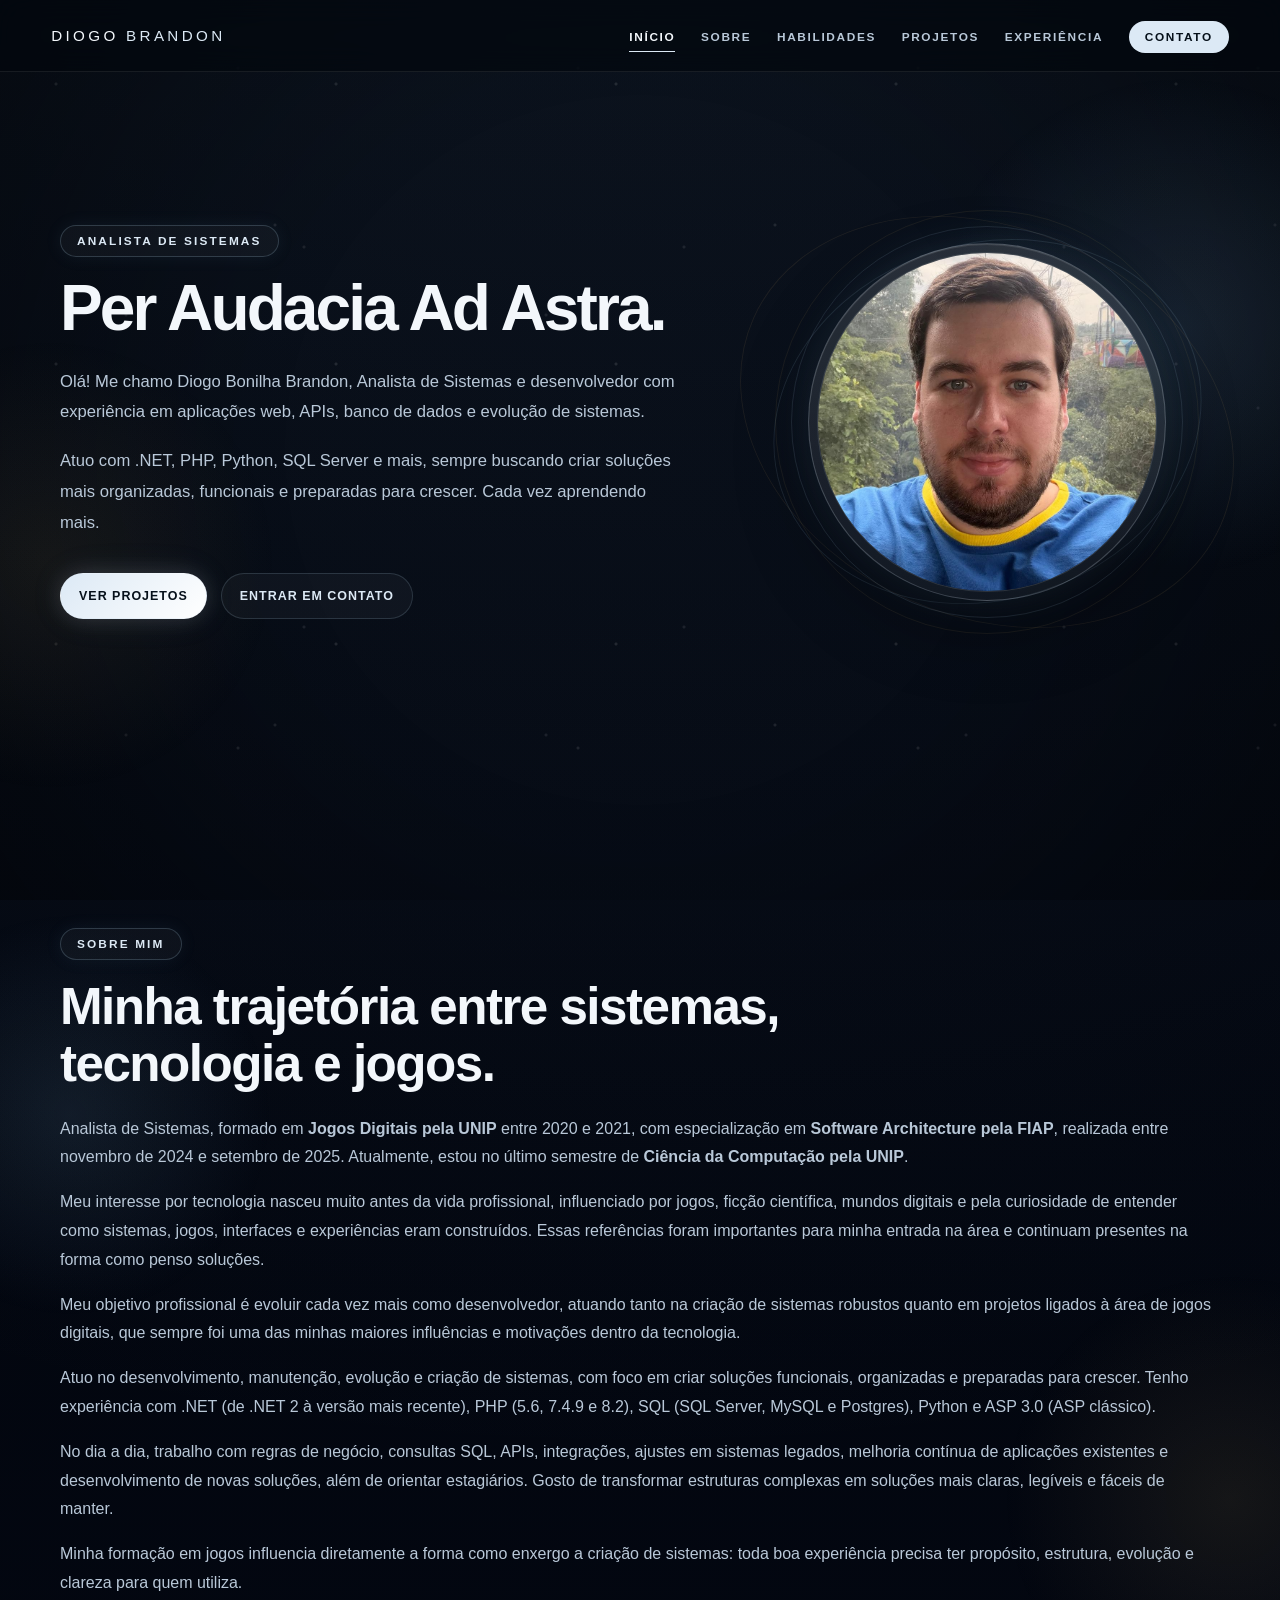
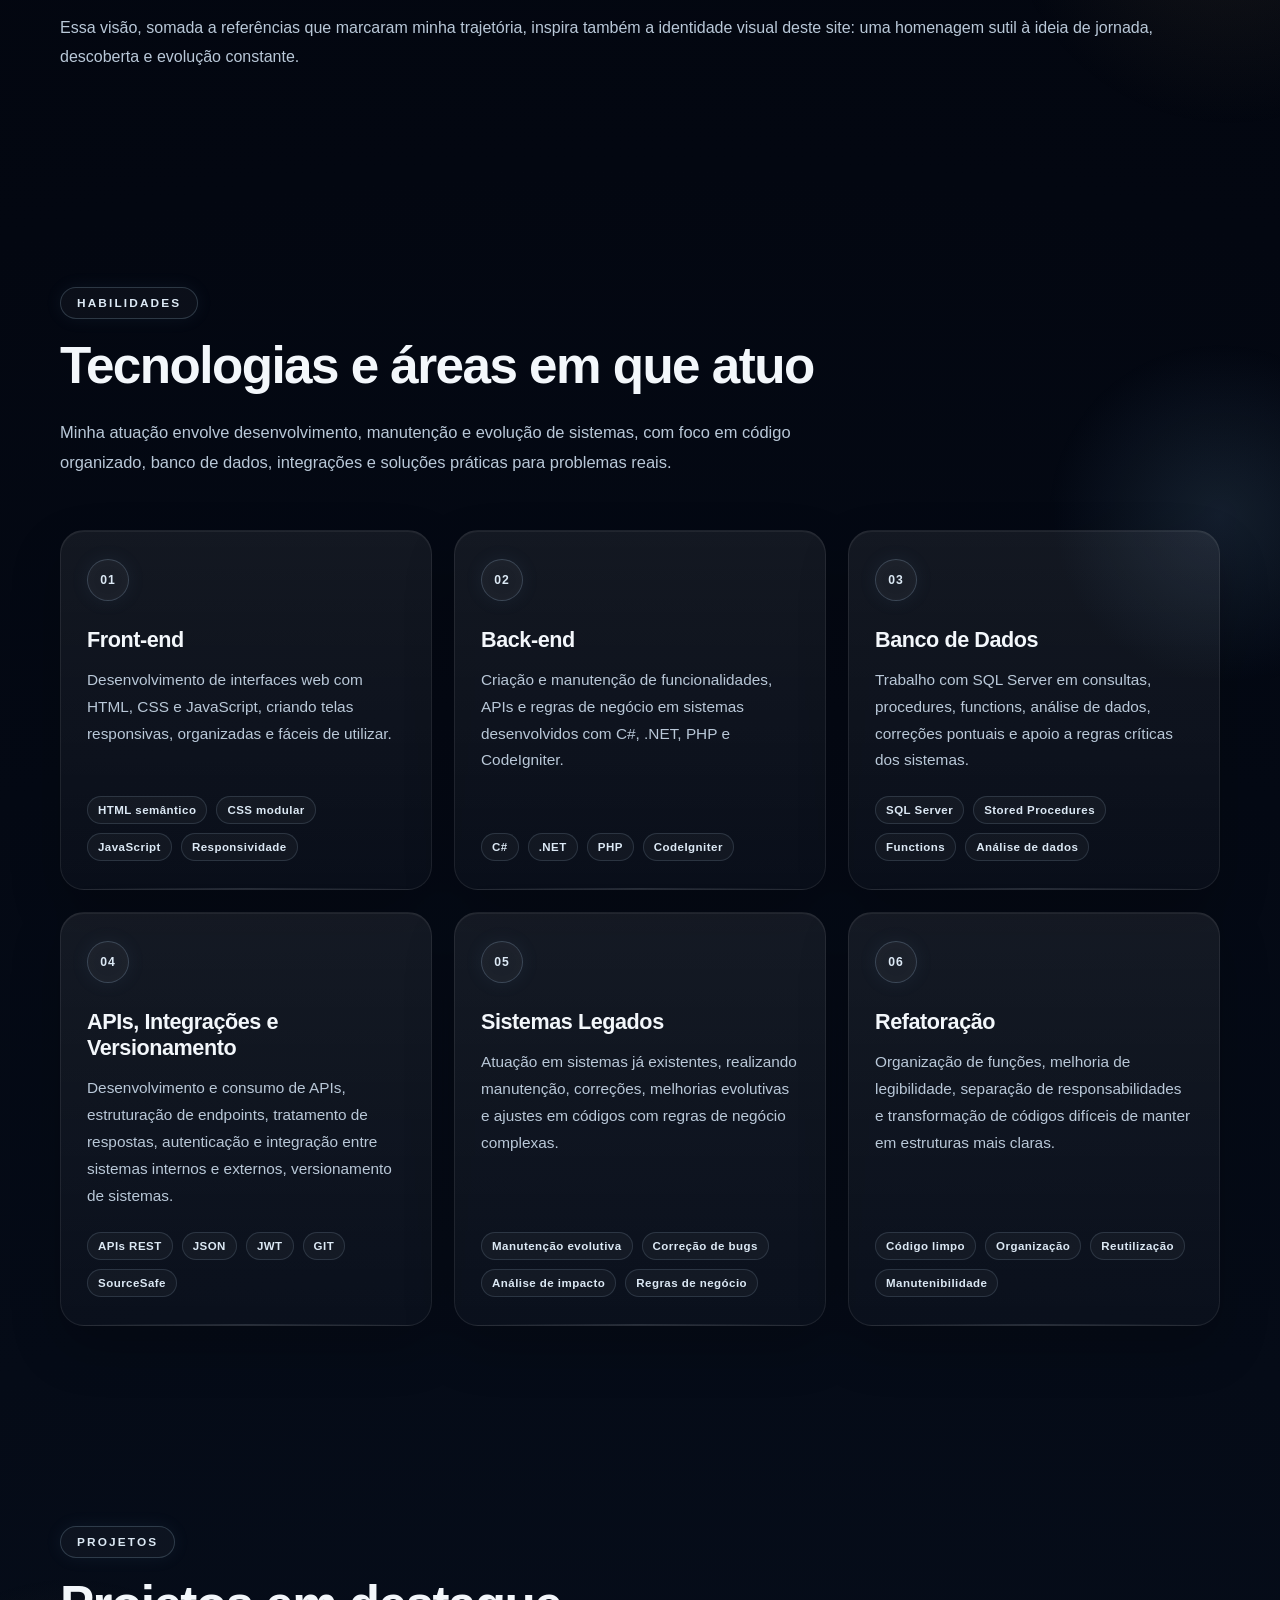
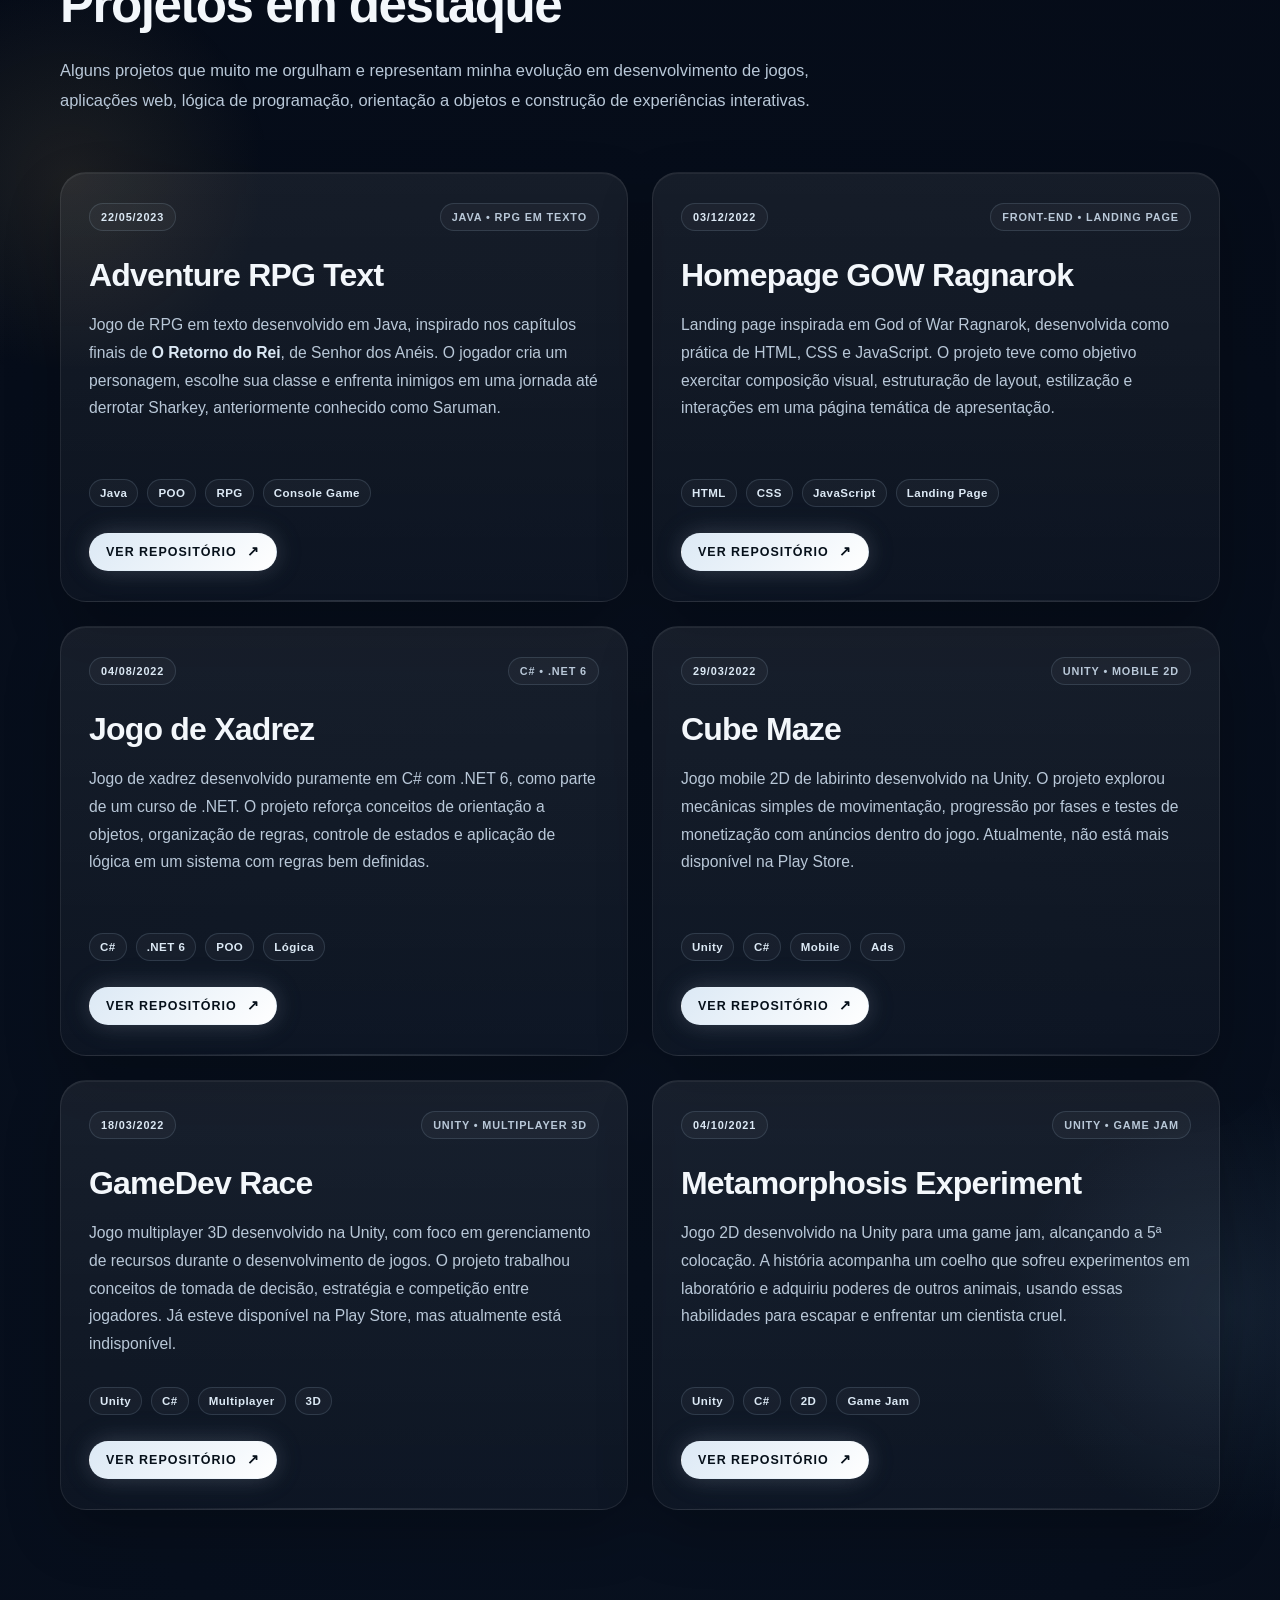
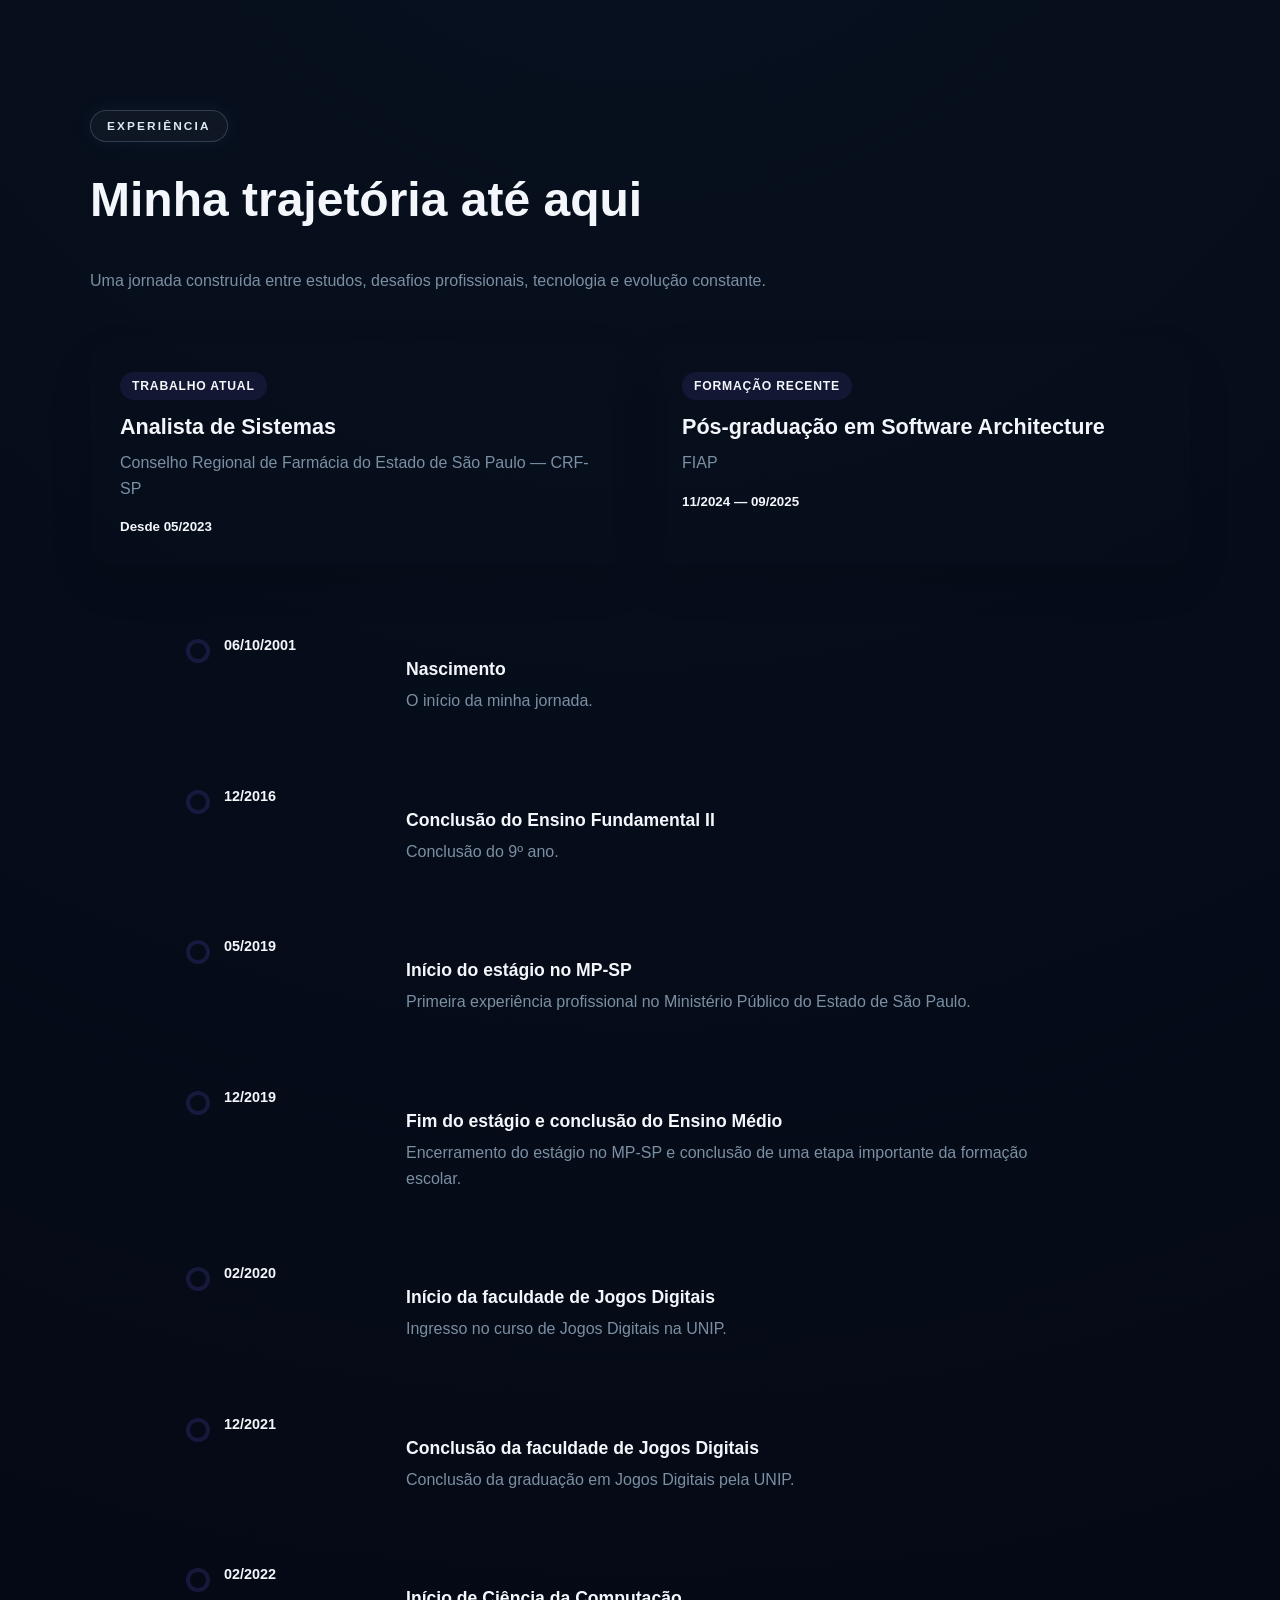
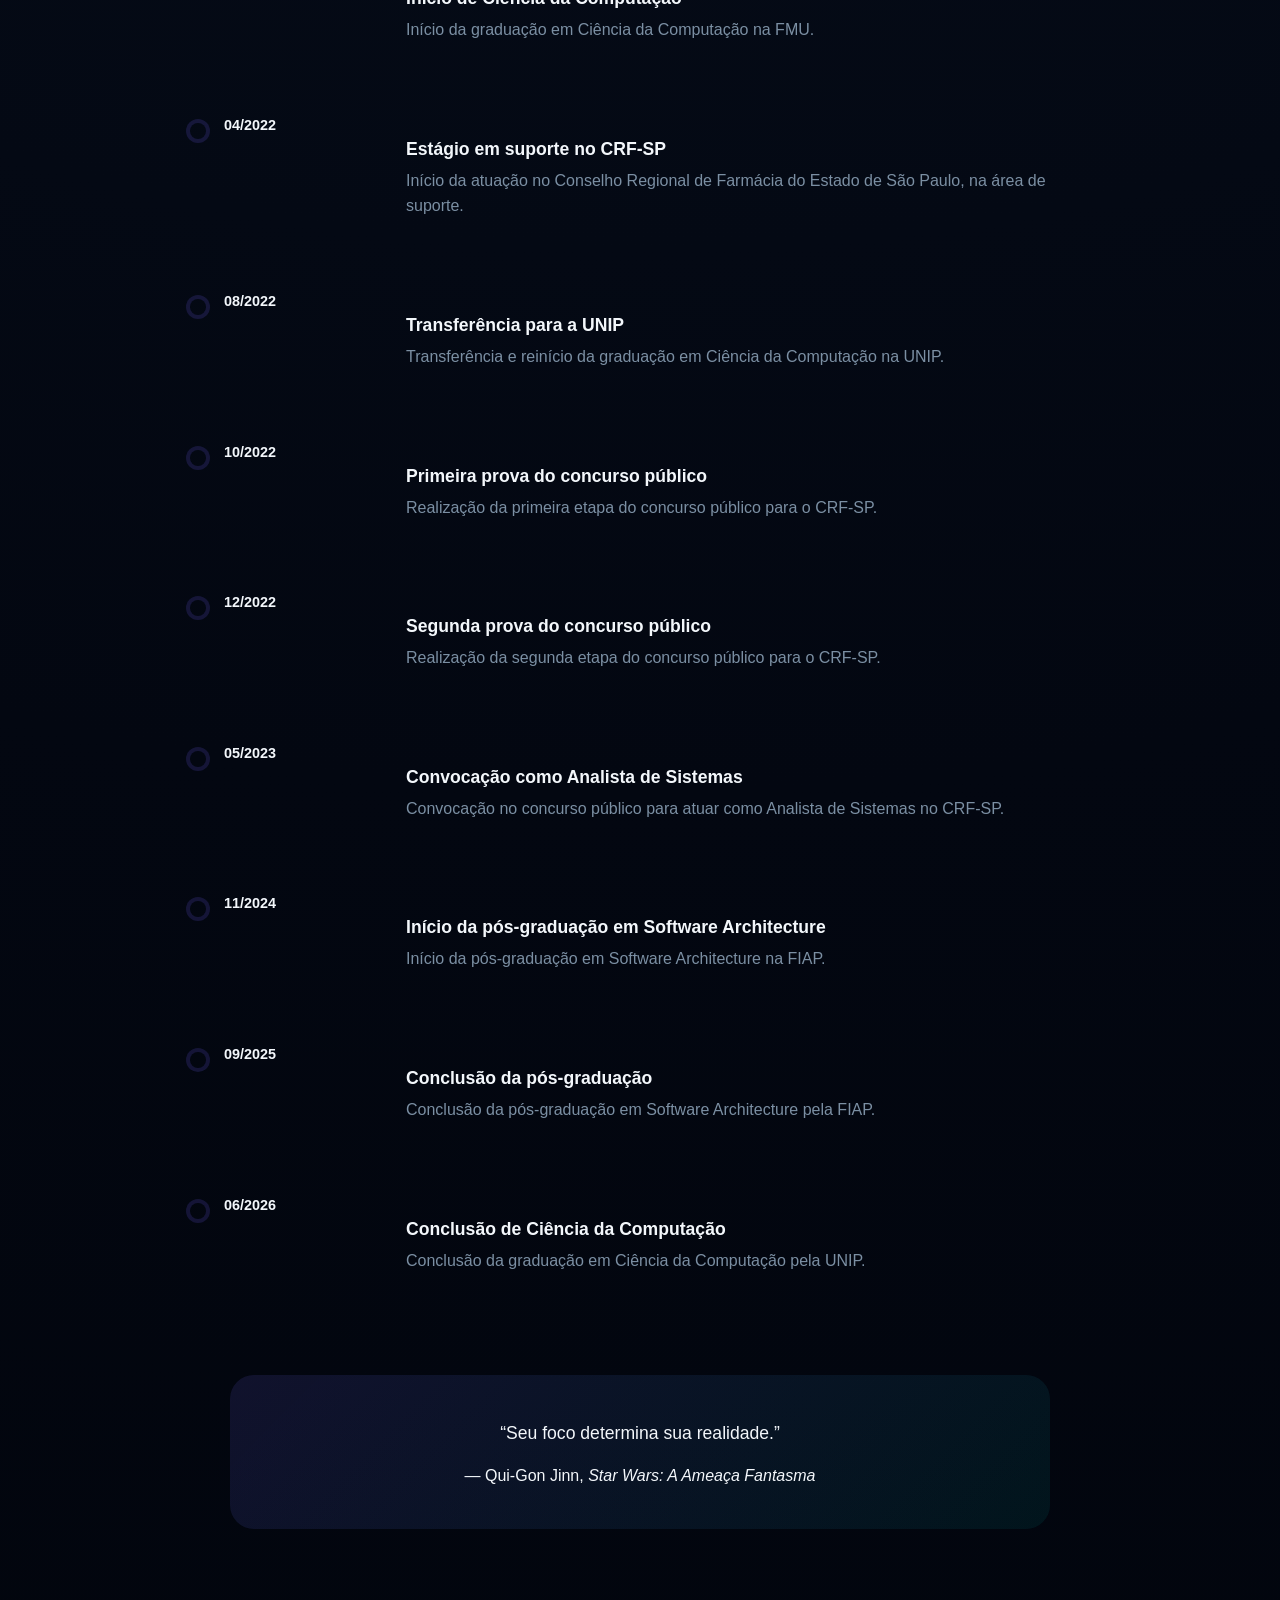
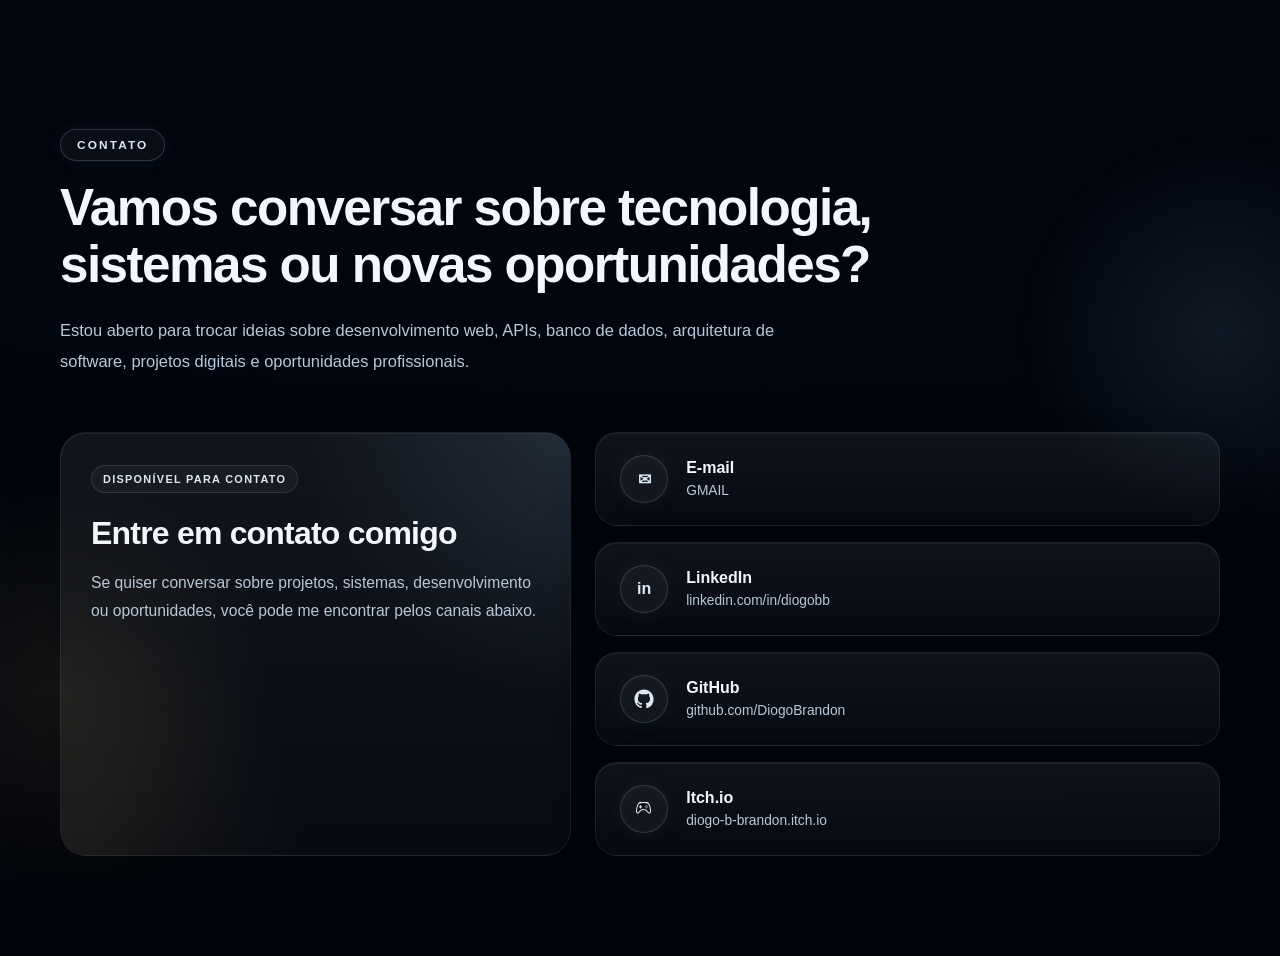
==== commit 3a249893: "Ajustes de textos" ====
--- a/index.html
+++ b/index.html
@@ -16,6 +16,7 @@
   <link rel="stylesheet" href="assets/css/experiencia.css">
   <link rel="stylesheet" href="assets/css/contato.css">
   <link rel="stylesheet" href="assets/css/responsive.css">
+  <link rel="stylesheet" href="https://cdn.jsdelivr.net/npm/bootstrap-icons@1.13.1/font/bootstrap-icons.min.css">
 </head>
 
 <body>
--- a/assets/css/hero.css
+++ b/assets/css/hero.css
@@ -1,7 +1,3 @@
-/* =========================
-   HERO
-========================= */
-
 .hero {
   position: relative;
   min-height: calc(100vh - 72px);
@@ -23,11 +19,9 @@
   height: 520px;
 
   border-radius: 50%;
-  background: radial-gradient(
-    circle,
-    rgba(121, 169, 209, 0.14),
-    transparent 68%
-  );
+  background: radial-gradient(circle,
+      rgba(121, 169, 209, 0.14),
+      transparent 68%);
 
   pointer-events: none;
 }
@@ -42,11 +36,9 @@
   height: 460px;
 
   border-radius: 50%;
-  background: radial-gradient(
-    circle,
-    rgba(216, 181, 108, 0.08),
-    transparent 70%
-  );
+  background: radial-gradient(circle,
+      rgba(216, 181, 108, 0.08),
+      transparent 70%);
 
   pointer-events: none;
 }
@@ -60,10 +52,6 @@
   align-items: center;
   gap: 64px;
 }
-
-/* =========================
-   CONTEÚDO
-========================= */
 
 .hero-content {
   max-width: 760px;
@@ -96,10 +84,6 @@
 
   margin-top: 34px;
 }
-
-/* =========================
-   BOTÕES
-========================= */
 
 .btn-primary,
 .btn-secondary {
@@ -128,11 +112,9 @@
 
 .btn-primary {
   color: var(--text-dark);
-  background: linear-gradient(
-    135deg,
-    var(--accent-ice),
-    #ffffff
-  );
+  background: linear-gradient(135deg,
+      var(--accent-ice),
+      #ffffff);
 
   border: 1px solid rgba(220, 233, 245, 0.24);
 
@@ -164,10 +146,6 @@
   background: rgba(255, 255, 255, 0.06);
 }
 
-/* =========================
-   FOTO / VISUAL
-========================= */
-
 .hero-visual {
   position: relative;
 
@@ -191,11 +169,9 @@
   border: 1px solid rgba(220, 233, 245, 0.22);
 
   background:
-    linear-gradient(
-      180deg,
+    linear-gradient(180deg,
       rgba(255, 255, 255, 0.12),
-      rgba(255, 255, 255, 0.035)
-    );
+      rgba(255, 255, 255, 0.035));
 
   box-shadow:
     inset 0 1px 0 rgba(255, 255, 255, 0.10),
@@ -244,12 +220,10 @@
   aspect-ratio: 1;
 
   border-radius: 50%;
-  background: radial-gradient(
-    circle,
-    rgba(121, 169, 209, 0.22),
-    rgba(121, 169, 209, 0.08) 38%,
-    transparent 70%
-  );
+  background: radial-gradient(circle,
+      rgba(121, 169, 209, 0.22),
+      rgba(121, 169, 209, 0.08) 38%,
+      transparent 70%);
 
   filter: blur(10px);
 }
@@ -278,78 +252,4 @@
   transform: rotate(24deg) scaleY(0.76);
 
   border-color: rgba(216, 181, 108, 0.09);
-}
-
-/* =========================
-   RESPONSIVO
-========================= */
-
-@media (max-width: 980px) {
-  .hero {
-    min-height: auto;
-    padding: 72px 0 80px;
-  }
-
-  .hero-container {
-    grid-template-columns: 1fr;
-    gap: 56px;
-  }
-
-  .hero-content {
-    max-width: 100%;
-    text-align: center;
-  }
-
-  .hero-content p {
-    margin-left: auto;
-    margin-right: auto;
-  }
-
-  .hero-actions {
-    justify-content: center;
-  }
-
-  .hero-visual {
-    min-height: 360px;
-  }
-}
-
-@media (max-width: 560px) {
-  .hero {
-    padding: 56px 0 70px;
-  }
-
-  .hero-content h1 {
-    font-size: clamp(2rem, 10vw, 2.8rem);
-  }
-
-  .hero-content p {
-    font-size: 0.96rem;
-    line-height: 1.78;
-  }
-
-  .hero-actions {
-    width: 100%;
-  }
-
-  .btn-primary,
-  .btn-secondary {
-    width: 100%;
-  }
-
-  .hero-visual {
-    min-height: 300px;
-  }
-
-  .hero-photo-wrapper {
-    width: min(240px, 72vw);
-  }
-
-  .orbit-one {
-    width: min(300px, 88vw);
-  }
-
-  .orbit-two {
-    width: min(360px, 100vw);
-  }
 }
--- a/assets/css/sobre.css
+++ b/assets/css/sobre.css
@@ -1,7 +1,3 @@
-/* =========================
-   SOBRE
-========================= */
-
 .sobre {
   position: relative;
   overflow: hidden;
@@ -17,11 +13,9 @@
   height: 420px;
 
   border-radius: 50%;
-  background: radial-gradient(
-    circle,
-    rgba(121, 169, 209, 0.12),
-    transparent 68%
-  );
+  background: radial-gradient(circle,
+      rgba(121, 169, 209, 0.12),
+      transparent 68%);
 
   pointer-events: none;
 }
@@ -36,11 +30,9 @@
   height: 460px;
 
   border-radius: 50%;
-  background: radial-gradient(
-    circle,
-    rgba(216, 181, 108, 0.09),
-    transparent 70%
-  );
+  background: radial-gradient(circle,
+      rgba(216, 181, 108, 0.09),
+      transparent 70%);
 
   pointer-events: none;
 }
@@ -61,7 +53,6 @@
   letter-spacing: -0.03em;
 }
 
-/* Card principal do conteúdo */
 .sobre-content {
   position: relative;
 
@@ -73,11 +64,9 @@
   border-radius: 26px;
 
   background:
-    linear-gradient(
-      180deg,
+    linear-gradient(180deg,
       rgba(255, 255, 255, 0.065),
-      rgba(255, 255, 255, 0.026)
-    );
+      rgba(255, 255, 255, 0.026));
 
   box-shadow:
     inset 0 1px 0 rgba(255, 255, 255, 0.06),
@@ -98,16 +87,12 @@
   inset: 0;
 
   background:
-    radial-gradient(
-      circle at top right,
+    radial-gradient(circle at top right,
       rgba(121, 169, 209, 0.15),
-      transparent 40%
-    ),
-    radial-gradient(
-      circle at bottom left,
+      transparent 40%),
+    radial-gradient(circle at bottom left,
       rgba(216, 181, 108, 0.08),
-      transparent 38%
-    );
+      transparent 38%);
 
   opacity: 0;
   transition: opacity var(--transition-default);
@@ -123,12 +108,10 @@
 
   height: 1px;
 
-  background: linear-gradient(
-    90deg,
-    transparent,
-    rgba(220, 233, 245, 0.55),
-    transparent
-  );
+  background: linear-gradient(90deg,
+      transparent,
+      rgba(220, 233, 245, 0.55),
+      transparent);
 
   opacity: 0.26;
 }
@@ -139,11 +122,9 @@
   border-color: rgba(165, 198, 223, 0.28);
 
   background:
-    linear-gradient(
-      180deg,
+    linear-gradient(180deg,
       rgba(255, 255, 255, 0.085),
-      rgba(255, 255, 255, 0.035)
-    );
+      rgba(255, 255, 255, 0.035));
 
   box-shadow:
     inset 0 1px 0 rgba(255, 255, 255, 0.08),
@@ -155,7 +136,6 @@
   opacity: 1;
 }
 
-/* Texto */
 .sobre-content p {
   position: relative;
   z-index: 1;
@@ -177,7 +157,6 @@
   font-weight: 700;
 }
 
-/* Lista rápida de formação/atuação */
 .sobre-highlights {
   position: relative;
   z-index: 1;
@@ -226,45 +205,4 @@
   color: var(--text-primary);
   font-size: 0.95rem;
   line-height: 1.45;
-}
-
-/* =========================
-   RESPONSIVO
-========================= */
-
-@media (max-width: 980px) {
-  .sobre-content {
-    max-width: 100%;
-  }
-
-  .sobre-highlights {
-    grid-template-columns: 1fr;
-  }
-}
-
-@media (max-width: 680px) {
-  .sobre h2 {
-    font-size: clamp(1.9rem, 9vw, 2.5rem);
-  }
-
-  .sobre-content {
-    margin-top: 36px;
-    padding: 24px 22px;
-    border-radius: 22px;
-  }
-
-  .sobre-content::after {
-    left: 22px;
-    right: 22px;
-  }
-
-  .sobre-content p {
-    font-size: 0.95rem;
-    line-height: 1.78;
-  }
-
-  .sobre-highlight {
-    padding: 16px;
-    border-radius: 16px;
-  }
 }
--- a/assets/css/habilidades.css
+++ b/assets/css/habilidades.css
@@ -1,7 +1,3 @@
-/* =========================
-   HABILIDADES
-========================= */
-
 .habilidades {
   position: relative;
   overflow: hidden;
@@ -17,11 +13,9 @@
   height: 360px;
 
   border-radius: 50%;
-  background: radial-gradient(
-    circle,
-    rgba(121, 169, 209, 0.14),
-    transparent 68%
-  );
+  background: radial-gradient(circle,
+      rgba(121, 169, 209, 0.14),
+      transparent 68%);
 
   pointer-events: none;
 }
@@ -51,14 +45,12 @@
   line-height: 1.85;
 }
 
-/* Grid dos cards */
 .cards-grid {
   display: grid;
   grid-template-columns: repeat(3, minmax(0, 1fr));
   gap: 22px;
 }
 
-/* Card */
 .info-card {
   position: relative;
   min-height: 330px;
@@ -71,11 +63,9 @@
   border-radius: 24px;
 
   background:
-    linear-gradient(
-      180deg,
+    linear-gradient(180deg,
       rgba(255, 255, 255, 0.065),
-      rgba(255, 255, 255, 0.025)
-    );
+      rgba(255, 255, 255, 0.025));
 
   box-shadow:
     inset 0 1px 0 rgba(255, 255, 255, 0.06),
@@ -96,11 +86,9 @@
   inset: 0;
 
   background:
-    radial-gradient(
-      circle at top right,
+    radial-gradient(circle at top right,
       rgba(121, 169, 209, 0.16),
-      transparent 38%
-    );
+      transparent 38%);
 
   opacity: 0;
   transition: opacity var(--transition-default);
@@ -116,12 +104,10 @@
 
   height: 1px;
 
-  background: linear-gradient(
-    90deg,
-    transparent,
-    rgba(220, 233, 245, 0.55),
-    transparent
-  );
+  background: linear-gradient(90deg,
+      transparent,
+      rgba(220, 233, 245, 0.55),
+      transparent);
 
   opacity: 0.26;
 }
@@ -131,11 +117,9 @@
   border-color: rgba(165, 198, 223, 0.28);
 
   background:
-    linear-gradient(
-      180deg,
+    linear-gradient(180deg,
       rgba(255, 255, 255, 0.085),
-      rgba(255, 255, 255, 0.035)
-    );
+      rgba(255, 255, 255, 0.035));
 
   box-shadow:
     inset 0 1px 0 rgba(255, 255, 255, 0.08),
@@ -147,7 +131,6 @@
   opacity: 1;
 }
 
-/* Número do card */
 .card-number {
   display: inline-flex;
   align-items: center;
@@ -172,7 +155,6 @@
     0 0 20px rgba(121, 169, 209, 0.08);
 }
 
-/* Conteúdo do card */
 .info-card h3 {
   margin: 0 0 14px;
 
@@ -190,7 +172,6 @@
   line-height: 1.75;
 }
 
-/* Lista de habilidades */
 .skill-list {
   display: flex;
   flex-wrap: wrap;
@@ -222,54 +203,4 @@
   border-color: rgba(165, 198, 223, 0.26);
   background: rgba(255, 255, 255, 0.055);
   color: #ffffff;
-}
-
-/* =========================
-   RESPONSIVO
-========================= */
-
-@media (max-width: 1024px) {
-  .cards-grid {
-    grid-template-columns: repeat(2, minmax(0, 1fr));
-  }
-
-  .info-card {
-    min-height: 310px;
-  }
-}
-
-@media (max-width: 680px) {
-  .habilidades h2 {
-    font-size: clamp(1.9rem, 9vw, 2.5rem);
-  }
-
-  .section-description {
-    margin-bottom: 36px;
-    font-size: 0.98rem;
-  }
-
-  .cards-grid {
-    grid-template-columns: 1fr;
-    gap: 18px;
-  }
-
-  .info-card {
-    min-height: auto;
-    padding: 24px 22px;
-    border-radius: 20px;
-  }
-
-  .card-number {
-    width: 38px;
-    height: 38px;
-    margin-bottom: 22px;
-  }
-
-  .info-card h3 {
-    font-size: 1.25rem;
-  }
-
-  .info-card p {
-    font-size: 0.94rem;
-  }
 }
--- a/assets/css/projetos.css
+++ b/assets/css/projetos.css
@@ -1,7 +1,3 @@
-/* =========================
-   PROJETOS
-========================= */
-
 .projetos {
   position: relative;
   overflow: hidden;
@@ -17,11 +13,9 @@
   height: 420px;
 
   border-radius: 50%;
-  background: radial-gradient(
-    circle,
-    rgba(216, 181, 108, 0.11),
-    transparent 68%
-  );
+  background: radial-gradient(circle,
+      rgba(216, 181, 108, 0.11),
+      transparent 68%);
 
   pointer-events: none;
 }
@@ -36,11 +30,9 @@
   height: 460px;
 
   border-radius: 50%;
-  background: radial-gradient(
-    circle,
-    rgba(121, 169, 209, 0.12),
-    transparent 70%
-  );
+  background: radial-gradient(circle,
+      rgba(121, 169, 209, 0.12),
+      transparent 70%);
 
   pointer-events: none;
 }
@@ -70,14 +62,12 @@
   line-height: 1.85;
 }
 
-/* Grid */
 .projetos-grid {
   display: grid;
   grid-template-columns: repeat(2, minmax(0, 1fr));
   gap: 24px;
 }
 
-/* Card */
 .projeto-card {
   position: relative;
 
@@ -91,11 +81,9 @@
   border-radius: 26px;
 
   background:
-    linear-gradient(
-      180deg,
+    linear-gradient(180deg,
       rgba(255, 255, 255, 0.065),
-      rgba(255, 255, 255, 0.026)
-    );
+      rgba(255, 255, 255, 0.026));
 
   box-shadow:
     inset 0 1px 0 rgba(255, 255, 255, 0.06),
@@ -116,16 +104,12 @@
   inset: 0;
 
   background:
-    radial-gradient(
-      circle at top right,
+    radial-gradient(circle at top right,
       rgba(121, 169, 209, 0.15),
-      transparent 40%
-    ),
-    radial-gradient(
-      circle at bottom left,
+      transparent 40%),
+    radial-gradient(circle at bottom left,
       rgba(216, 181, 108, 0.08),
-      transparent 38%
-    );
+      transparent 38%);
 
   opacity: 0;
   transition: opacity var(--transition-default);
@@ -141,12 +125,10 @@
 
   height: 1px;
 
-  background: linear-gradient(
-    90deg,
-    transparent,
-    rgba(220, 233, 245, 0.55),
-    transparent
-  );
+  background: linear-gradient(90deg,
+      transparent,
+      rgba(220, 233, 245, 0.55),
+      transparent);
 
   opacity: 0.26;
 }
@@ -157,11 +139,9 @@
   border-color: rgba(165, 198, 223, 0.28);
 
   background:
-    linear-gradient(
-      180deg,
+    linear-gradient(180deg,
       rgba(255, 255, 255, 0.085),
-      rgba(255, 255, 255, 0.035)
-    );
+      rgba(255, 255, 255, 0.035));
 
   box-shadow:
     inset 0 1px 0 rgba(255, 255, 255, 0.08),
@@ -211,7 +191,6 @@
   color: var(--text-secondary);
 }
 
-/* Conteúdo */
 .projeto-card h3 {
   position: relative;
   z-index: 1;
@@ -241,7 +220,6 @@
   font-weight: 700;
 }
 
-/* Tecnologias */
 .projeto-techs {
   position: relative;
   z-index: 1;
@@ -279,7 +257,6 @@
   color: #ffffff;
 }
 
-/* Link */
 .projeto-link {
   position: relative;
   z-index: 1;
@@ -296,11 +273,9 @@
   border: 1px solid rgba(220, 233, 245, 0.24);
 
   color: var(--text-dark);
-  background: linear-gradient(
-    135deg,
-    var(--accent-ice),
-    #ffffff
-  );
+  background: linear-gradient(135deg,
+      var(--accent-ice),
+      #ffffff);
 
   font-size: 0.78rem;
   font-weight: 800;
@@ -330,61 +305,4 @@
   box-shadow:
     0 0 28px rgba(255, 255, 255, 0.18),
     0 0 44px rgba(121, 169, 209, 0.18);
-}
-
-/* =========================
-   RESPONSIVO
-========================= */
-
-@media (max-width: 980px) {
-  .projetos-grid {
-    grid-template-columns: 1fr;
-  }
-
-  .projeto-card {
-    min-height: auto;
-  }
-}
-
-@media (max-width: 620px) {
-  .projetos h2 {
-    font-size: clamp(1.9rem, 9vw, 2.5rem);
-  }
-
-  .projetos .section-description {
-    margin-bottom: 38px;
-    font-size: 0.98rem;
-  }
-
-  .projeto-card {
-    padding: 24px 22px;
-    border-radius: 22px;
-  }
-
-  .projeto-header {
-    flex-direction: column;
-    align-items: flex-start;
-    gap: 10px;
-    margin-bottom: 22px;
-  }
-
-  .projeto-data,
-  .projeto-categoria {
-    white-space: normal;
-    line-height: 1.4;
-  }
-
-  .projeto-card h3 {
-    font-size: 1.45rem;
-  }
-
-  .projeto-card p {
-    font-size: 0.94rem;
-  }
-
-  .projeto-link {
-    width: 100%;
-    justify-content: center;
-    text-align: center;
-  }
 }
--- a/assets/css/experiencia.css
+++ b/assets/css/experiencia.css
@@ -248,35 +248,4 @@
 .destaque-formacao .destaque-label {
     background: rgba(255, 184, 108, 0.16);
     color: #d97706;
-}
-
-/* Responsivo */
-@media (max-width: 768px) {
-    .experiencia-destaques {
-        grid-template-columns: 1fr;
-        margin-top: 36px;
-        margin-bottom: 48px;
-    }
-
-    .timeline {
-        padding-left: 28px;
-    }
-
-    .timeline-item {
-        grid-template-columns: 1fr;
-        gap: 10px;
-        margin-bottom: 28px;
-    }
-
-    .timeline-date {
-        font-size: 0.85rem;
-    }
-
-    .timeline-content {
-        padding: 20px;
-    }
-
-    .timeline-content:hover {
-        transform: none;
-    }
 }
--- a/assets/css/contato.css
+++ b/assets/css/contato.css
@@ -13,11 +13,9 @@
   height: 420px;
 
   border-radius: 50%;
-  background: radial-gradient(
-    circle,
-    rgba(121, 169, 209, 0.12),
-    transparent 68%
-  );
+  background: radial-gradient(circle,
+      rgba(121, 169, 209, 0.12),
+      transparent 68%);
 
   pointer-events: none;
 }
@@ -32,11 +30,9 @@
   height: 460px;
 
   border-radius: 50%;
-  background: radial-gradient(
-    circle,
-    rgba(216, 181, 108, 0.09),
-    transparent 70%
-  );
+  background: radial-gradient(circle,
+      rgba(216, 181, 108, 0.09),
+      transparent 70%);
 
   pointer-events: none;
 }
@@ -83,11 +79,9 @@
   border-radius: 26px;
 
   background:
-    linear-gradient(
-      180deg,
+    linear-gradient(180deg,
       rgba(255, 255, 255, 0.065),
-      rgba(255, 255, 255, 0.026)
-    );
+      rgba(255, 255, 255, 0.026));
 
   box-shadow:
     inset 0 1px 0 rgba(255, 255, 255, 0.06),
@@ -102,16 +96,12 @@
   inset: 0;
 
   background:
-    radial-gradient(
-      circle at top right,
+    radial-gradient(circle at top right,
       rgba(121, 169, 209, 0.15),
-      transparent 40%
-    ),
-    radial-gradient(
-      circle at bottom left,
+      transparent 40%),
+    radial-gradient(circle at bottom left,
       rgba(216, 181, 108, 0.08),
-      transparent 38%
-    );
+      transparent 38%);
 
   pointer-events: none;
 }
@@ -178,11 +168,9 @@
   border-radius: 22px;
 
   background:
-    linear-gradient(
-      180deg,
+    linear-gradient(180deg,
       rgba(255, 255, 255, 0.058),
-      rgba(255, 255, 255, 0.024)
-    );
+      rgba(255, 255, 255, 0.024));
 
   box-shadow:
     inset 0 1px 0 rgba(255, 255, 255, 0.05),
@@ -203,11 +191,9 @@
   inset: 0;
 
   background:
-    radial-gradient(
-      circle at top right,
+    radial-gradient(circle at top right,
       rgba(121, 169, 209, 0.14),
-      transparent 42%
-    );
+      transparent 42%);
 
   opacity: 0;
   transition: opacity var(--transition-default);
@@ -220,11 +206,9 @@
   border-color: rgba(165, 198, 223, 0.28);
 
   background:
-    linear-gradient(
-      180deg,
+    linear-gradient(180deg,
       rgba(255, 255, 255, 0.08),
-      rgba(255, 255, 255, 0.034)
-    );
+      rgba(255, 255, 255, 0.034));
 
   box-shadow:
     inset 0 1px 0 rgba(255, 255, 255, 0.08),
@@ -284,49 +268,3 @@
   line-height: 1.4;
   word-break: break-word;
 }
-
-/* =========================
-   RESPONSIVO
-========================= */
-
-@media (max-width: 900px) {
-  .contato-content {
-    grid-template-columns: 1fr;
-  }
-}
-
-@media (max-width: 620px) {
-  .contato h2 {
-    font-size: clamp(1.9rem, 9vw, 2.5rem);
-  }
-
-  .contato .section-description {
-    margin-bottom: 38px;
-    font-size: 0.98rem;
-  }
-
-  .contato-card {
-    padding: 24px 22px;
-    border-radius: 22px;
-  }
-
-  .contato-link {
-    padding: 20px;
-    border-radius: 20px;
-    align-items: flex-start;
-  }
-
-  .contato-icon {
-    flex-basis: 42px;
-    width: 42px;
-    height: 42px;
-  }
-
-  .contato-link strong {
-    font-size: 0.96rem;
-  }
-
-  .contato-link small {
-    font-size: 0.82rem;
-  }
-}
--- a/assets/css/responsive.css
+++ b/assets/css/responsive.css
@@ -35,4 +35,282 @@
     max-width: 220px;
     text-align: center;
   }
+}
+
+@media (max-width: 900px) {
+  .contato-content {
+    grid-template-columns: 1fr;
+  }
+}
+
+@media (max-width: 620px) {
+  .contato h2 {
+    font-size: clamp(1.9rem, 9vw, 2.5rem);
+  }
+
+  .contato .section-description {
+    margin-bottom: 38px;
+    font-size: 0.98rem;
+  }
+
+  .contato-card {
+    padding: 24px 22px;
+    border-radius: 22px;
+  }
+
+  .contato-link {
+    padding: 20px;
+    border-radius: 20px;
+    align-items: flex-start;
+  }
+
+  .contato-icon {
+    flex-basis: 42px;
+    width: 42px;
+    height: 42px;
+  }
+
+  .contato-link strong {
+    font-size: 0.96rem;
+  }
+
+  .contato-link small {
+    font-size: 0.82rem;
+  }
+}
+
+@media (max-width: 768px) {
+  .experiencia-destaques {
+    grid-template-columns: 1fr;
+    margin-top: 36px;
+    margin-bottom: 48px;
+  }
+
+  .timeline {
+    padding-left: 28px;
+  }
+
+  .timeline-item {
+    grid-template-columns: 1fr;
+    gap: 10px;
+    margin-bottom: 28px;
+  }
+
+  .timeline-date {
+    font-size: 0.85rem;
+  }
+
+  .timeline-content {
+    padding: 20px;
+  }
+
+  .timeline-content:hover {
+    transform: none;
+  }
+}
+
+@media (max-width: 1024px) {
+  .cards-grid {
+    grid-template-columns: repeat(2, minmax(0, 1fr));
+  }
+
+  .info-card {
+    min-height: 310px;
+  }
+}
+
+@media (max-width: 680px) {
+  .habilidades h2 {
+    font-size: clamp(1.9rem, 9vw, 2.5rem);
+  }
+
+  .section-description {
+    margin-bottom: 36px;
+    font-size: 0.98rem;
+  }
+
+  .cards-grid {
+    grid-template-columns: 1fr;
+    gap: 18px;
+  }
+
+  .info-card {
+    min-height: auto;
+    padding: 24px 22px;
+    border-radius: 20px;
+  }
+
+  .card-number {
+    width: 38px;
+    height: 38px;
+    margin-bottom: 22px;
+  }
+
+  .info-card h3 {
+    font-size: 1.25rem;
+  }
+
+  .info-card p {
+    font-size: 0.94rem;
+  }
+}
+
+@media (max-width: 980px) {
+  .hero {
+    min-height: auto;
+    padding: 72px 0 80px;
+  }
+
+  .hero-container {
+    grid-template-columns: 1fr;
+    gap: 56px;
+  }
+
+  .hero-content {
+    max-width: 100%;
+    text-align: center;
+  }
+
+  .hero-content p {
+    margin-left: auto;
+    margin-right: auto;
+  }
+
+  .hero-actions {
+    justify-content: center;
+  }
+
+  .hero-visual {
+    min-height: 360px;
+  }
+}
+
+@media (max-width: 560px) {
+  .hero {
+    padding: 56px 0 70px;
+  }
+
+  .hero-content h1 {
+    font-size: clamp(2rem, 10vw, 2.8rem);
+  }
+
+  .hero-content p {
+    font-size: 0.96rem;
+    line-height: 1.78;
+  }
+
+  .hero-actions {
+    width: 100%;
+  }
+
+  .btn-primary,
+  .btn-secondary {
+    width: 100%;
+  }
+
+  .hero-visual {
+    min-height: 300px;
+  }
+
+  .hero-photo-wrapper {
+    width: min(240px, 72vw);
+  }
+
+  .orbit-one {
+    width: min(300px, 88vw);
+  }
+
+  .orbit-two {
+    width: min(360px, 100vw);
+  }
+}
+
+@media (max-width: 980px) {
+  .projetos-grid {
+    grid-template-columns: 1fr;
+  }
+
+  .projeto-card {
+    min-height: auto;
+  }
+}
+
+@media (max-width: 620px) {
+  .projetos h2 {
+    font-size: clamp(1.9rem, 9vw, 2.5rem);
+  }
+
+  .projetos .section-description {
+    margin-bottom: 38px;
+    font-size: 0.98rem;
+  }
+
+  .projeto-card {
+    padding: 24px 22px;
+    border-radius: 22px;
+  }
+
+  .projeto-header {
+    flex-direction: column;
+    align-items: flex-start;
+    gap: 10px;
+    margin-bottom: 22px;
+  }
+
+  .projeto-data,
+  .projeto-categoria {
+    white-space: normal;
+    line-height: 1.4;
+  }
+
+  .projeto-card h3 {
+    font-size: 1.45rem;
+  }
+
+  .projeto-card p {
+    font-size: 0.94rem;
+  }
+
+  .projeto-link {
+    width: 100%;
+    justify-content: center;
+    text-align: center;
+  }
+}
+
+@media (max-width: 980px) {
+  .sobre-content {
+    max-width: 100%;
+  }
+
+  .sobre-highlights {
+    grid-template-columns: 1fr;
+  }
+}
+
+@media (max-width: 680px) {
+  .sobre h2 {
+    font-size: clamp(1.9rem, 9vw, 2.5rem);
+  }
+
+  .sobre-content {
+    margin-top: 36px;
+    padding: 24px 22px;
+    border-radius: 22px;
+  }
+
+  .sobre-content::after {
+    left: 22px;
+    right: 22px;
+  }
+
+  .sobre-content p {
+    font-size: 0.95rem;
+    line-height: 1.78;
+  }
+
+  .sobre-highlight {
+    padding: 16px;
+    border-radius: 16px;
+  }
 }
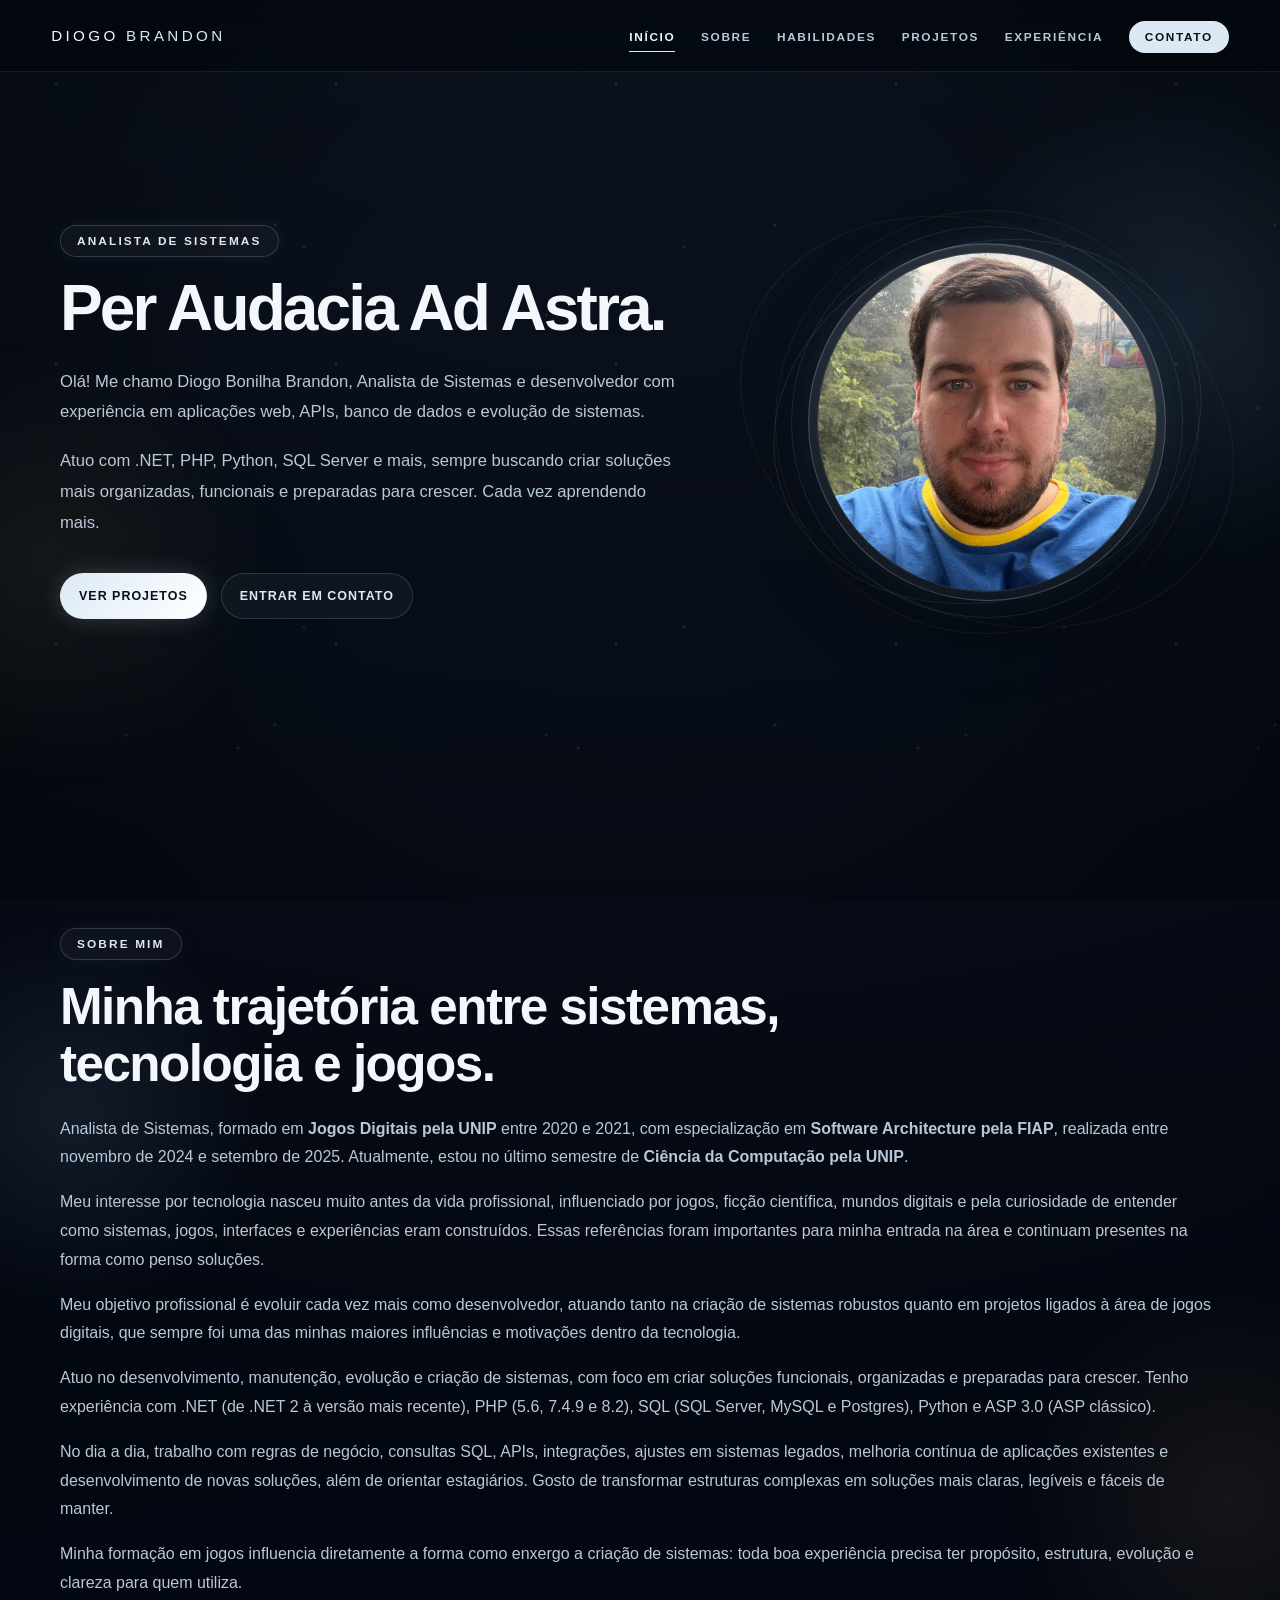
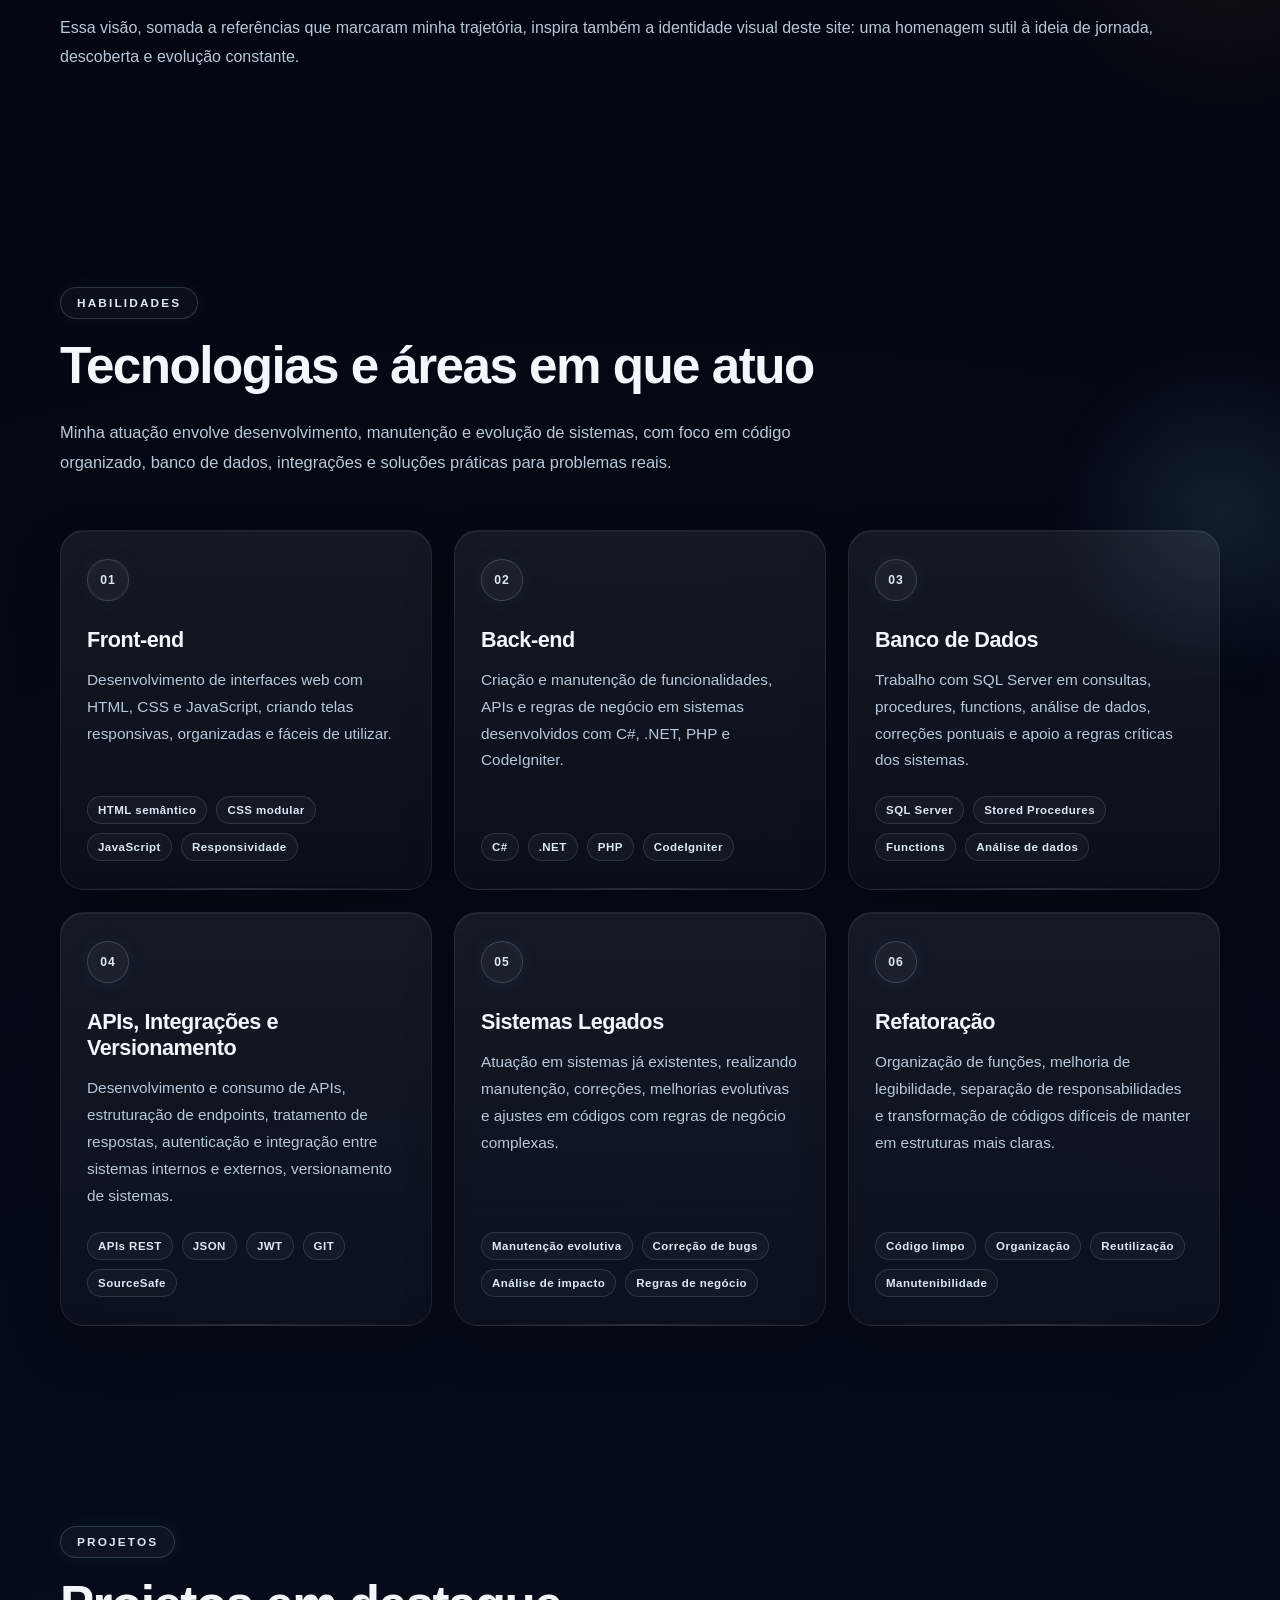
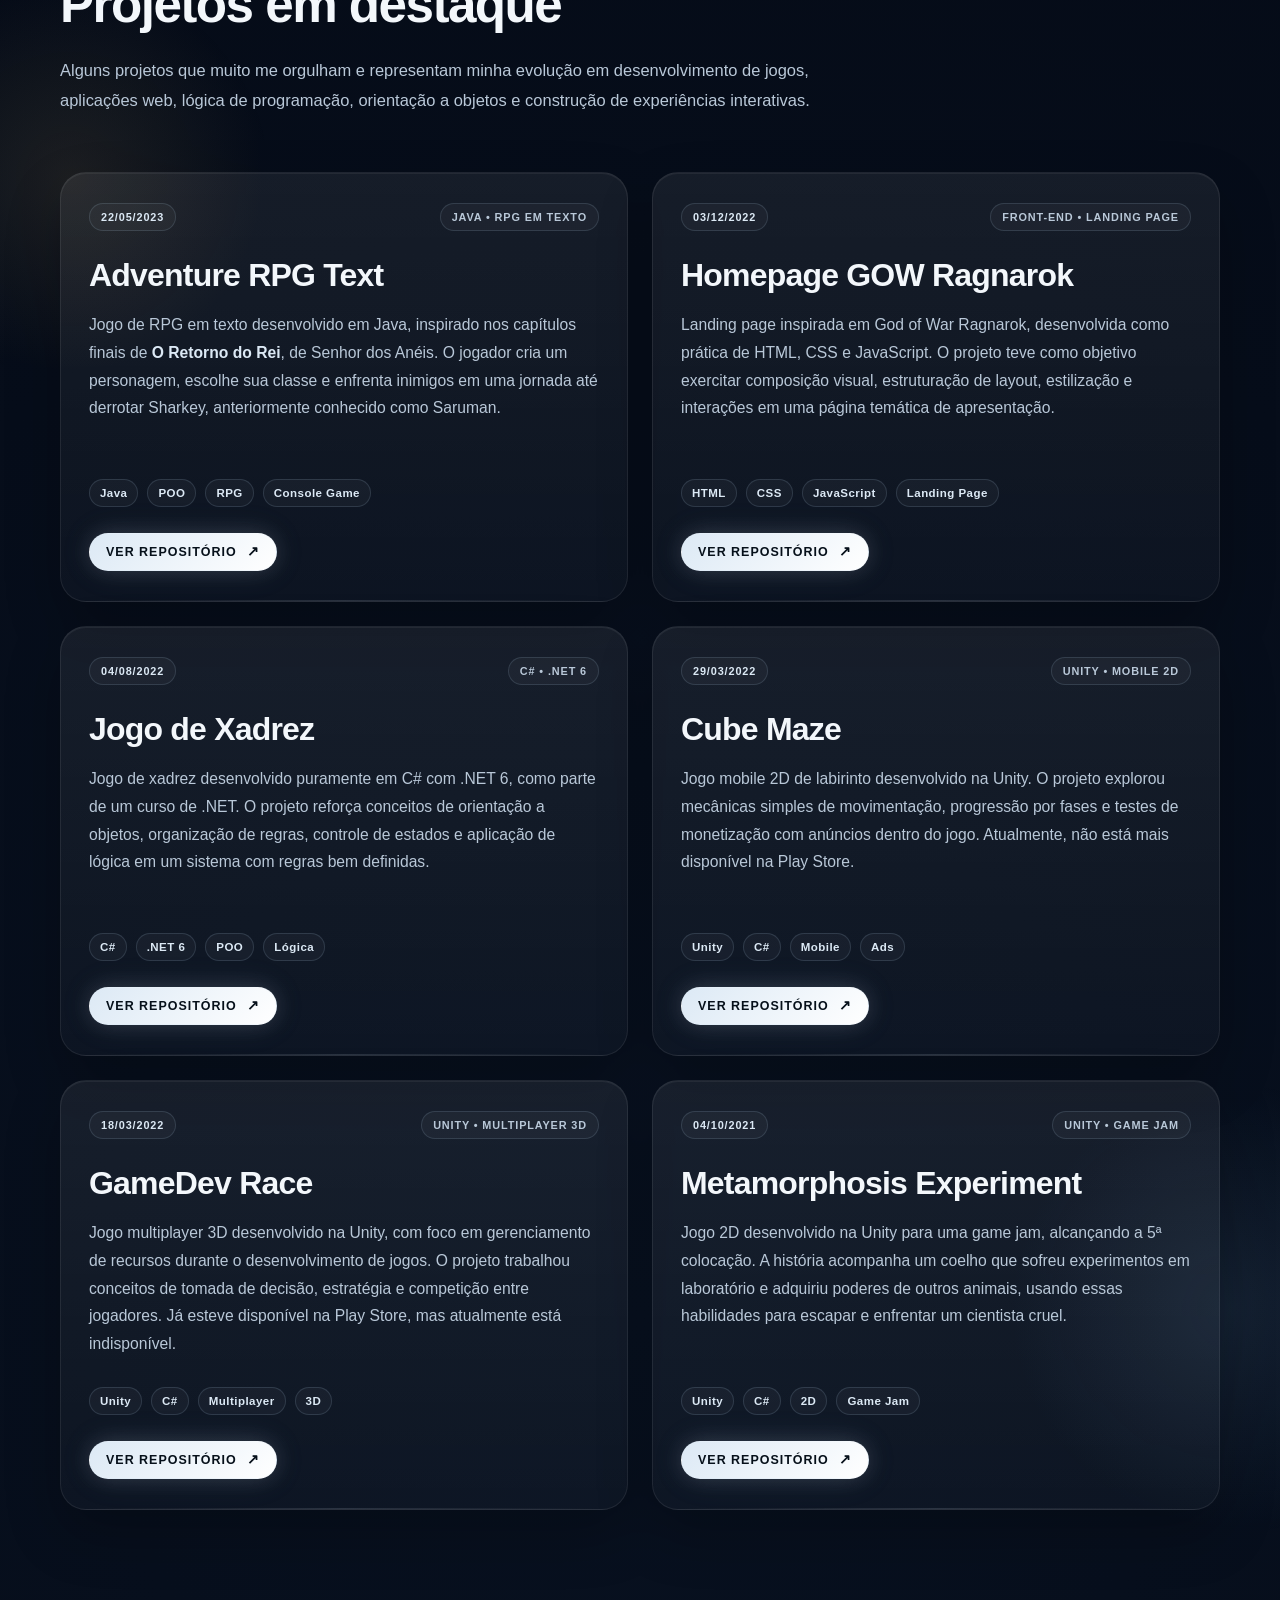
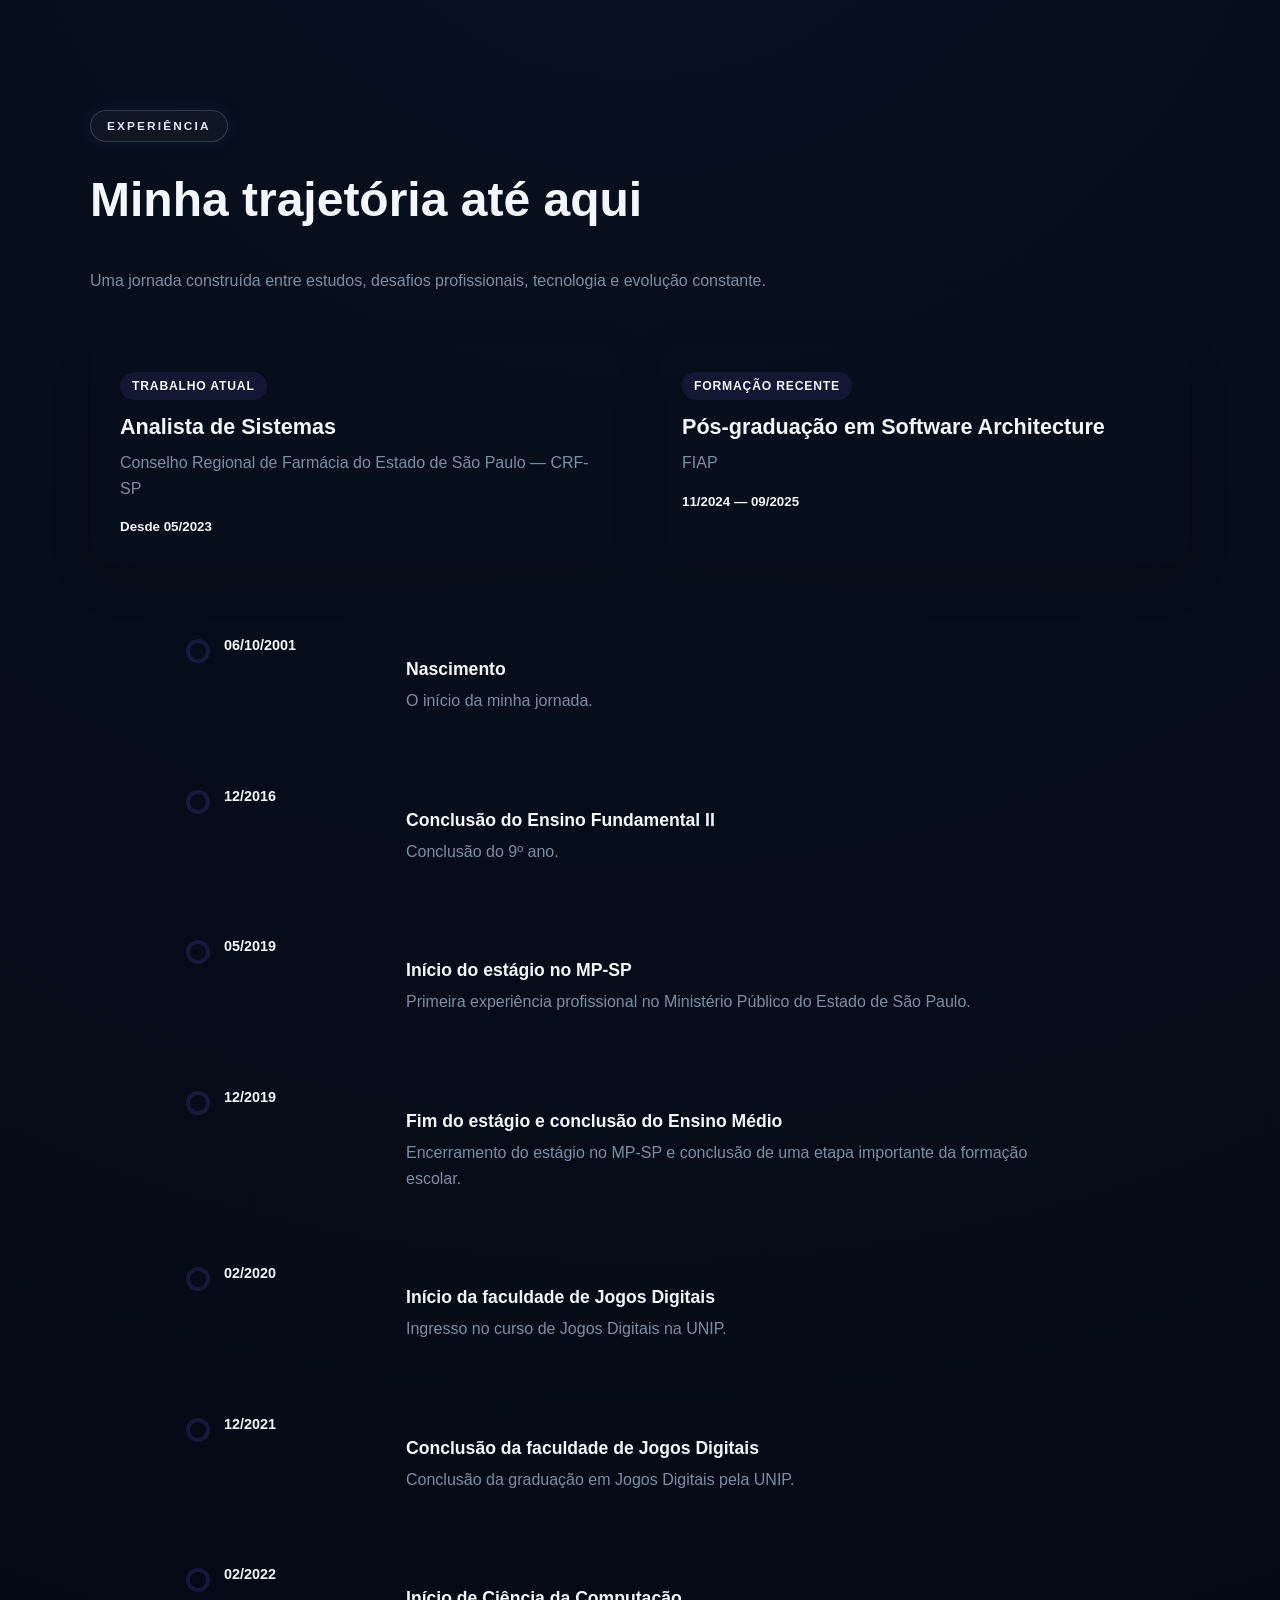
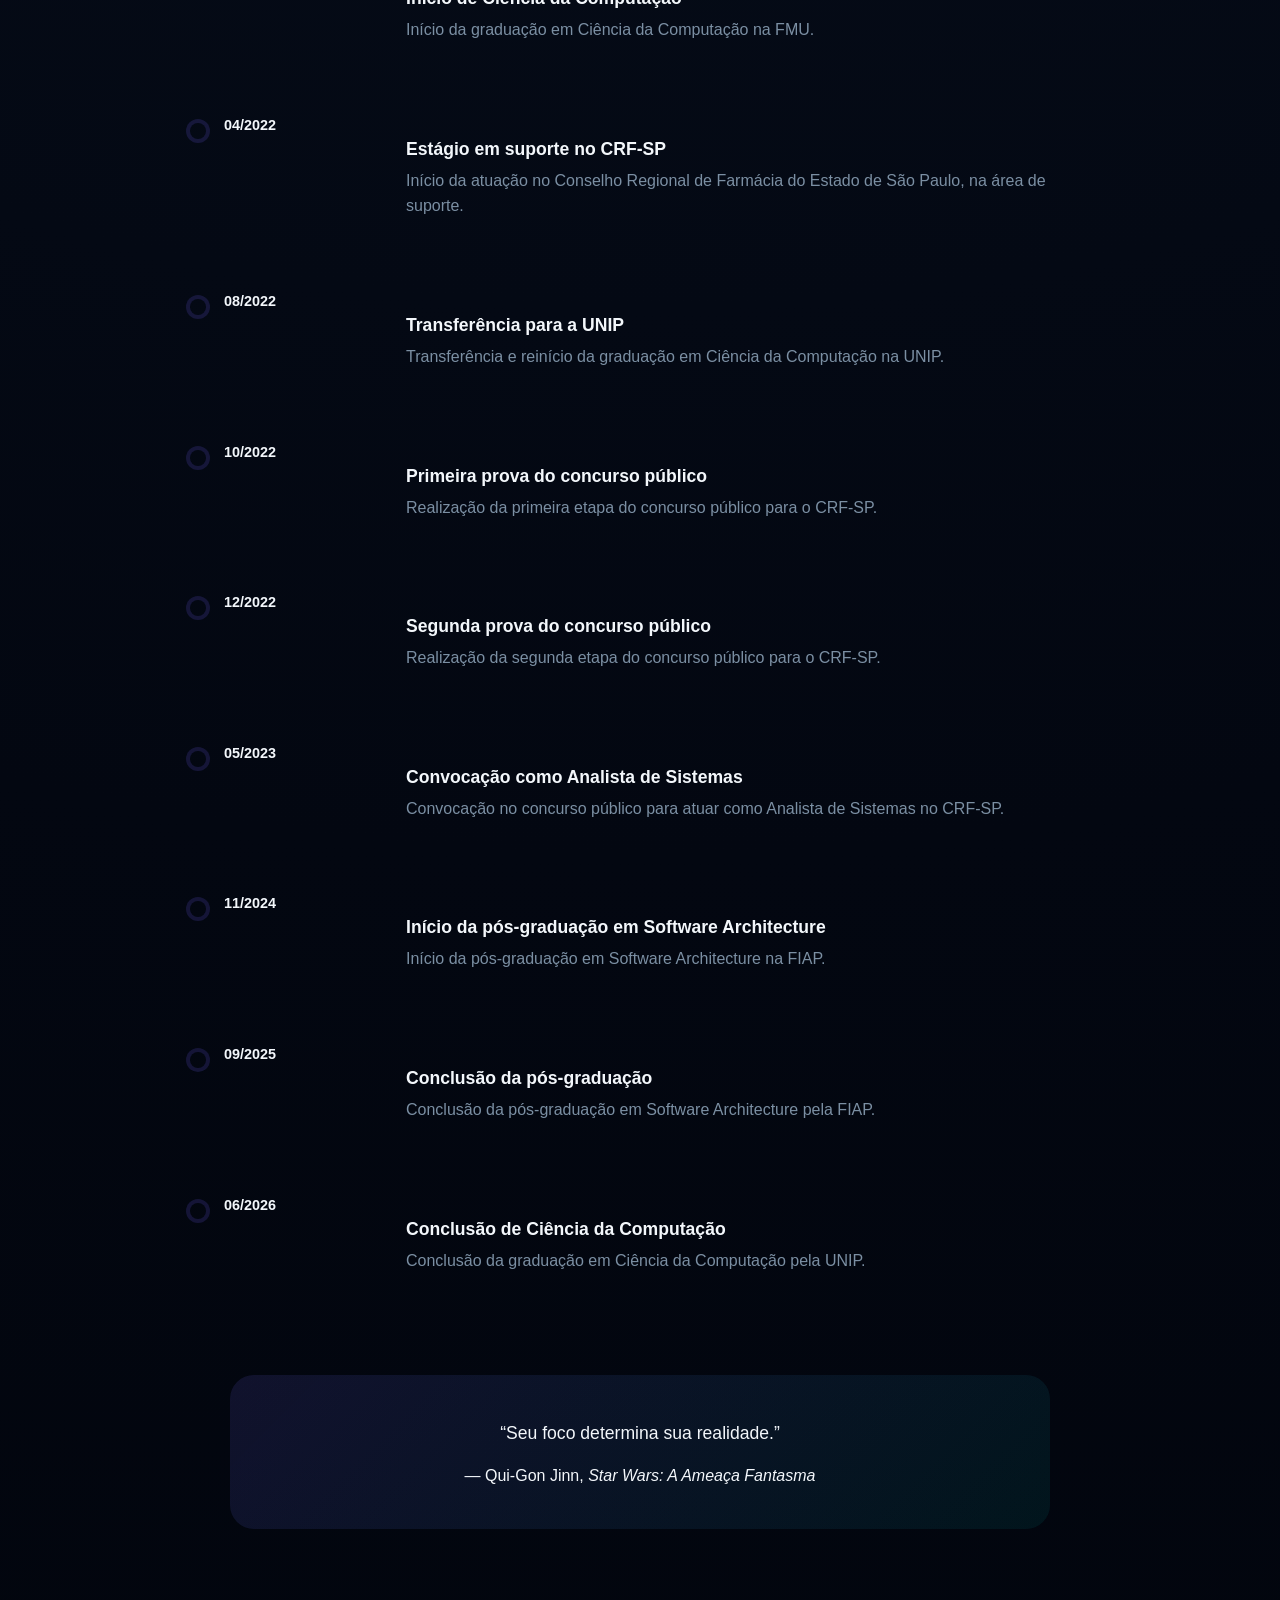
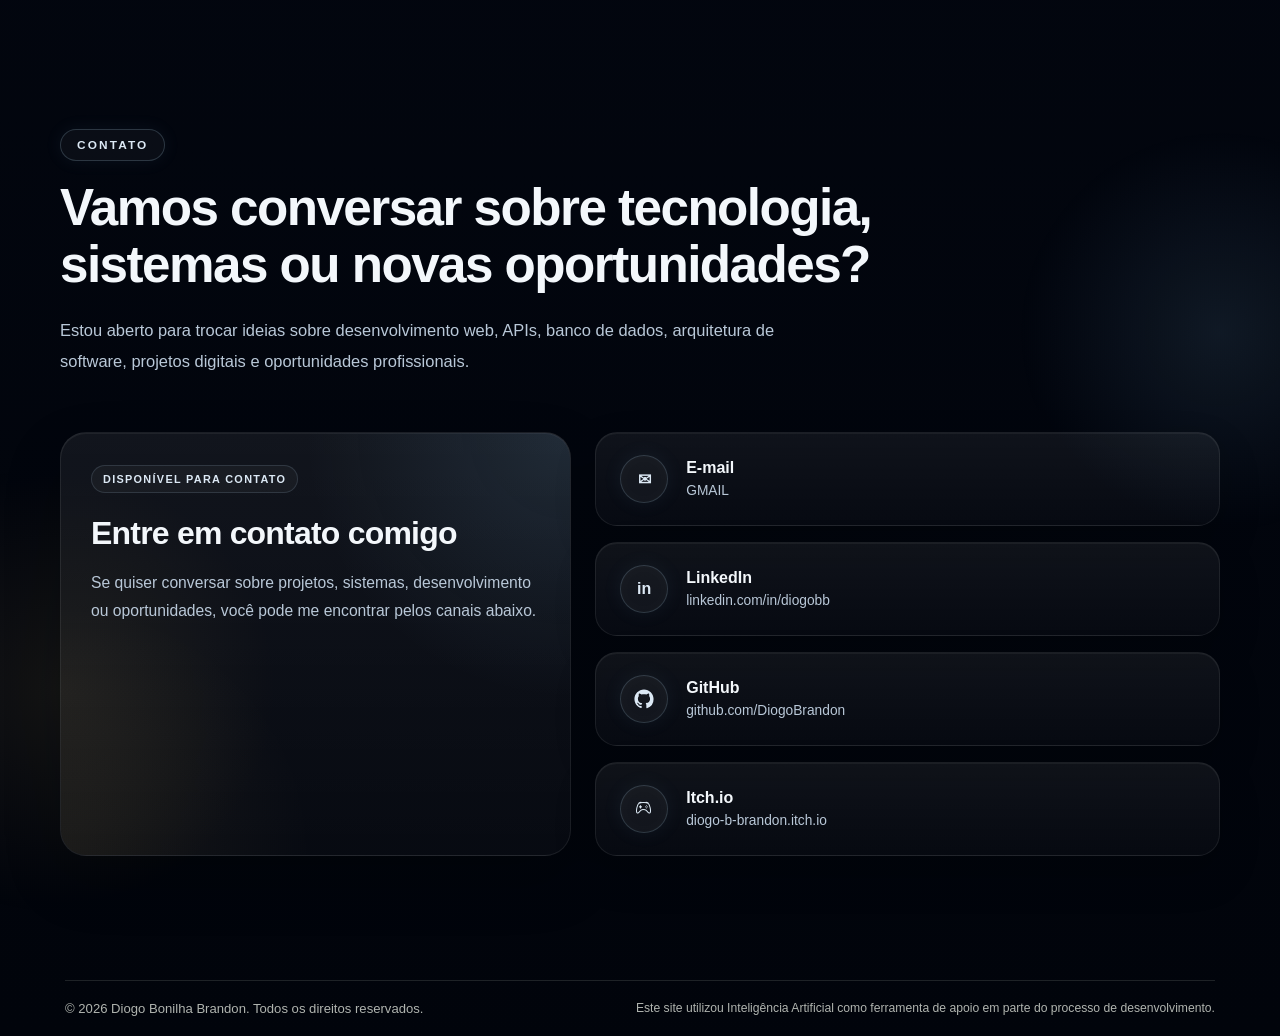
==== commit 0255c4cf: "Adicao footer e ajustes pontuais" ====
--- a/index.html
+++ b/index.html
@@ -15,6 +15,7 @@
   <link rel="stylesheet" href="assets/css/projetos.css">
   <link rel="stylesheet" href="assets/css/experiencia.css">
   <link rel="stylesheet" href="assets/css/contato.css">
+  <link rel="stylesheet" href="assets/css/footer.css">
   <link rel="stylesheet" href="assets/css/responsive.css">
   <link rel="stylesheet" href="https://cdn.jsdelivr.net/npm/bootstrap-icons@1.13.1/font/bootstrap-icons.min.css">
 </head>
@@ -37,4 +38,17 @@
   <script src="assets/js/main.js"></script>
 </body>
 
+<footer class="site-footer">
+
+    <div class="footer-bottom">
+        <p>
+            &copy; 2026 Diogo Bonilha Brandon. Todos os direitos reservados.
+        </p>
+
+        <p class="footer-ia">
+            Este site utilizou Inteligência Artificial como ferramenta de apoio em parte do processo de desenvolvimento.
+        </p>
+    </div>
+</footer>
+
 </html>
--- a/assets/css/footer.css
+++ b/assets/css/footer.css
@@ -0,0 +1,38 @@
+.site-footer {
+  position: relative;
+  padding: 24px 20px 18px;
+  background: transparent;
+  color: #f4f8ef;
+}
+
+.site-footer::before {
+  display: none;
+}
+
+.footer-brand p,
+.footer-message p,
+.footer-bottom p {
+  color: rgba(244, 248, 239, 0.72);
+  line-height: 1.45;
+  margin: 0;
+}
+
+.footer-bottom {
+  max-width: 1150px;
+  margin: 0 auto;
+  padding-top: 18px;
+  border-top: 1px solid rgba(244, 248, 239, 0.12);
+  display: flex;
+  justify-content: space-between;
+  align-items: center;
+  gap: 20px;
+  font-size: 0.82rem;
+}
+
+.footer-ia {
+  max-width: 680px;
+  font-size: 0.76rem;
+  line-height: 1.4;
+  color: rgba(244, 248, 239, 0.58);
+  text-align: right;
+}
--- a/assets/css/responsive.css
+++ b/assets/css/responsive.css
@@ -1,3 +1,56 @@
+@media (max-width: 1024px) {
+  .cards-grid {
+    grid-template-columns: repeat(2, minmax(0, 1fr));
+  }
+
+  .info-card {
+    min-height: 310px;
+  }
+}
+
+@media (max-width: 980px) {
+  .hero {
+    min-height: auto;
+    padding: 72px 0 80px;
+  }
+
+  .hero-container {
+    grid-template-columns: 1fr;
+    gap: 56px;
+  }
+
+  .hero-content {
+    max-width: 100%;
+    text-align: center;
+  }
+
+  .hero-content p {
+    margin-left: auto;
+    margin-right: auto;
+  }
+
+  .hero-actions {
+    justify-content: center;
+  }
+
+  .hero-visual {
+    min-height: 360px;
+  }
+
+  .sobre-content {
+    max-width: 100%;
+  }
+
+  .sobre-highlights,
+  .projetos-grid {
+    grid-template-columns: 1fr;
+  }
+
+  .projeto-card {
+    min-height: auto;
+  }
+}
+
 @media (max-width: 900px) {
   .navbar {
     min-height: auto;
@@ -23,37 +76,143 @@
     font-size: 0.68rem;
     letter-spacing: 0.1em;
   }
-}
-
-@media (max-width: 520px) {
-  .navbar {
+
+  .contato-content {
+    grid-template-columns: 1fr;
+  }
+}
+
+@media (max-width: 768px) {
+  .site-header {
+    position: fixed;
+    top: 0;
+    left: 0;
+    width: 100%;
+    z-index: 1000;
+  }
+
+  .hero {
+    padding-top: 190px;
+  }
+
+  .experiencia-destaques {
+    grid-template-columns: 1fr;
+    margin-top: 36px;
+    margin-bottom: 48px;
+  }
+
+  .timeline {
+    padding-left: 28px;
+  }
+
+  .timeline-item {
+    grid-template-columns: 1fr;
+    gap: 10px;
+    margin-bottom: 28px;
+  }
+
+  .timeline-date {
+    font-size: 0.85rem;
+  }
+
+  .timeline-content {
+    padding: 20px;
+  }
+
+  .timeline-content:hover {
+    transform: none;
+  }
+
+  .site-footer {
+    padding: 20px 18px 16px;
+  }
+
+  .footer-bottom {
+    flex-direction: column;
+    align-items: flex-start;
+    gap: 8px;
+    font-size: 0.78rem;
+  }
+
+  .footer-ia {
+    max-width: 100%;
+    text-align: left;
+    font-size: 0.72rem;
+  }
+}
+
+@media (max-width: 680px) {
+  .section-description {
+    margin-bottom: 36px;
+    font-size: 0.98rem;
+  }
+
+  .habilidades h2,
+  .sobre h2 {
+    font-size: clamp(1.9rem, 9vw, 2.5rem);
+  }
+
+  .cards-grid {
+    grid-template-columns: 1fr;
+    gap: 18px;
+  }
+
+  .info-card {
+    min-height: auto;
+    padding: 24px 22px;
+    border-radius: 20px;
+  }
+
+  .card-number {
+    width: 38px;
+    height: 38px;
+    margin-bottom: 22px;
+  }
+
+  .info-card h3 {
+    font-size: 1.25rem;
+  }
+
+  .info-card p {
+    font-size: 0.94rem;
+  }
+
+  .sobre-content {
+    margin-top: 36px;
+    padding: 24px 22px;
+    border-radius: 22px;
+  }
+
+  .sobre-content::after {
+    left: 22px;
+    right: 22px;
+  }
+
+  .sobre-content p {
+    font-size: 0.95rem;
+    line-height: 1.78;
+  }
+
+  .sobre-highlight {
     padding: 16px;
-  }
-
-  .nav-links .btn-contato {
-    width: 100%;
-    max-width: 220px;
-    text-align: center;
-  }
-}
-
-@media (max-width: 900px) {
-  .contato-content {
-    grid-template-columns: 1fr;
+    border-radius: 16px;
   }
 }
 
 @media (max-width: 620px) {
-  .contato h2 {
+  .contato h2,
+  .projetos h2 {
     font-size: clamp(1.9rem, 9vw, 2.5rem);
   }
 
-  .contato .section-description {
+  .contato .section-description,
+  .projetos .section-description {
     margin-bottom: 38px;
     font-size: 0.98rem;
   }
 
-  .contato-card {
+  .contato-card,
+  .projeto-card {
     padding: 24px 22px;
     border-radius: 22px;
   }
@@ -76,178 +235,6 @@
 
   .contato-link small {
     font-size: 0.82rem;
-  }
-}
-
-@media (max-width: 768px) {
-  .experiencia-destaques {
-    grid-template-columns: 1fr;
-    margin-top: 36px;
-    margin-bottom: 48px;
-  }
-
-  .timeline {
-    padding-left: 28px;
-  }
-
-  .timeline-item {
-    grid-template-columns: 1fr;
-    gap: 10px;
-    margin-bottom: 28px;
-  }
-
-  .timeline-date {
-    font-size: 0.85rem;
-  }
-
-  .timeline-content {
-    padding: 20px;
-  }
-
-  .timeline-content:hover {
-    transform: none;
-  }
-}
-
-@media (max-width: 1024px) {
-  .cards-grid {
-    grid-template-columns: repeat(2, minmax(0, 1fr));
-  }
-
-  .info-card {
-    min-height: 310px;
-  }
-}
-
-@media (max-width: 680px) {
-  .habilidades h2 {
-    font-size: clamp(1.9rem, 9vw, 2.5rem);
-  }
-
-  .section-description {
-    margin-bottom: 36px;
-    font-size: 0.98rem;
-  }
-
-  .cards-grid {
-    grid-template-columns: 1fr;
-    gap: 18px;
-  }
-
-  .info-card {
-    min-height: auto;
-    padding: 24px 22px;
-    border-radius: 20px;
-  }
-
-  .card-number {
-    width: 38px;
-    height: 38px;
-    margin-bottom: 22px;
-  }
-
-  .info-card h3 {
-    font-size: 1.25rem;
-  }
-
-  .info-card p {
-    font-size: 0.94rem;
-  }
-}
-
-@media (max-width: 980px) {
-  .hero {
-    min-height: auto;
-    padding: 72px 0 80px;
-  }
-
-  .hero-container {
-    grid-template-columns: 1fr;
-    gap: 56px;
-  }
-
-  .hero-content {
-    max-width: 100%;
-    text-align: center;
-  }
-
-  .hero-content p {
-    margin-left: auto;
-    margin-right: auto;
-  }
-
-  .hero-actions {
-    justify-content: center;
-  }
-
-  .hero-visual {
-    min-height: 360px;
-  }
-}
-
-@media (max-width: 560px) {
-  .hero {
-    padding: 56px 0 70px;
-  }
-
-  .hero-content h1 {
-    font-size: clamp(2rem, 10vw, 2.8rem);
-  }
-
-  .hero-content p {
-    font-size: 0.96rem;
-    line-height: 1.78;
-  }
-
-  .hero-actions {
-    width: 100%;
-  }
-
-  .btn-primary,
-  .btn-secondary {
-    width: 100%;
-  }
-
-  .hero-visual {
-    min-height: 300px;
-  }
-
-  .hero-photo-wrapper {
-    width: min(240px, 72vw);
-  }
-
-  .orbit-one {
-    width: min(300px, 88vw);
-  }
-
-  .orbit-two {
-    width: min(360px, 100vw);
-  }
-}
-
-@media (max-width: 980px) {
-  .projetos-grid {
-    grid-template-columns: 1fr;
-  }
-
-  .projeto-card {
-    min-height: auto;
-  }
-}
-
-@media (max-width: 620px) {
-  .projetos h2 {
-    font-size: clamp(1.9rem, 9vw, 2.5rem);
-  }
-
-  .projetos .section-description {
-    margin-bottom: 38px;
-    font-size: 0.98rem;
-  }
-
-  .projeto-card {
-    padding: 24px 22px;
-    border-radius: 22px;
   }
 
   .projeto-header {
@@ -278,39 +265,54 @@
   }
 }
 
-@media (max-width: 980px) {
-  .sobre-content {
-    max-width: 100%;
-  }
-
-  .sobre-highlights {
-    grid-template-columns: 1fr;
-  }
-}
-
-@media (max-width: 680px) {
-  .sobre h2 {
-    font-size: clamp(1.9rem, 9vw, 2.5rem);
-  }
-
-  .sobre-content {
-    margin-top: 36px;
-    padding: 24px 22px;
-    border-radius: 22px;
-  }
-
-  .sobre-content::after {
-    left: 22px;
-    right: 22px;
-  }
-
-  .sobre-content p {
-    font-size: 0.95rem;
+@media (max-width: 560px) {
+  .hero {
+    padding: 180px 0 70px;
+  }
+
+  .hero-content h1 {
+    font-size: clamp(2rem, 10vw, 2.8rem);
+  }
+
+  .hero-content p {
+    font-size: 0.96rem;
     line-height: 1.78;
   }
 
-  .sobre-highlight {
+  .hero-actions {
+    width: 100%;
+  }
+
+  .btn-primary,
+  .btn-secondary {
+    width: 100%;
+  }
+
+  .hero-visual {
+    min-height: 300px;
+  }
+
+  .hero-photo-wrapper {
+    width: min(240px, 72vw);
+  }
+
+  .orbit-one {
+    width: min(300px, 88vw);
+  }
+
+  .orbit-two {
+    width: min(360px, 100vw);
+  }
+}
+
+@media (max-width: 520px) {
+  .navbar {
     padding: 16px;
-    border-radius: 16px;
+  }
+
+  .nav-links .btn-contato {
+    width: 100%;
+    max-width: 220px;
+    text-align: center;
   }
 }
